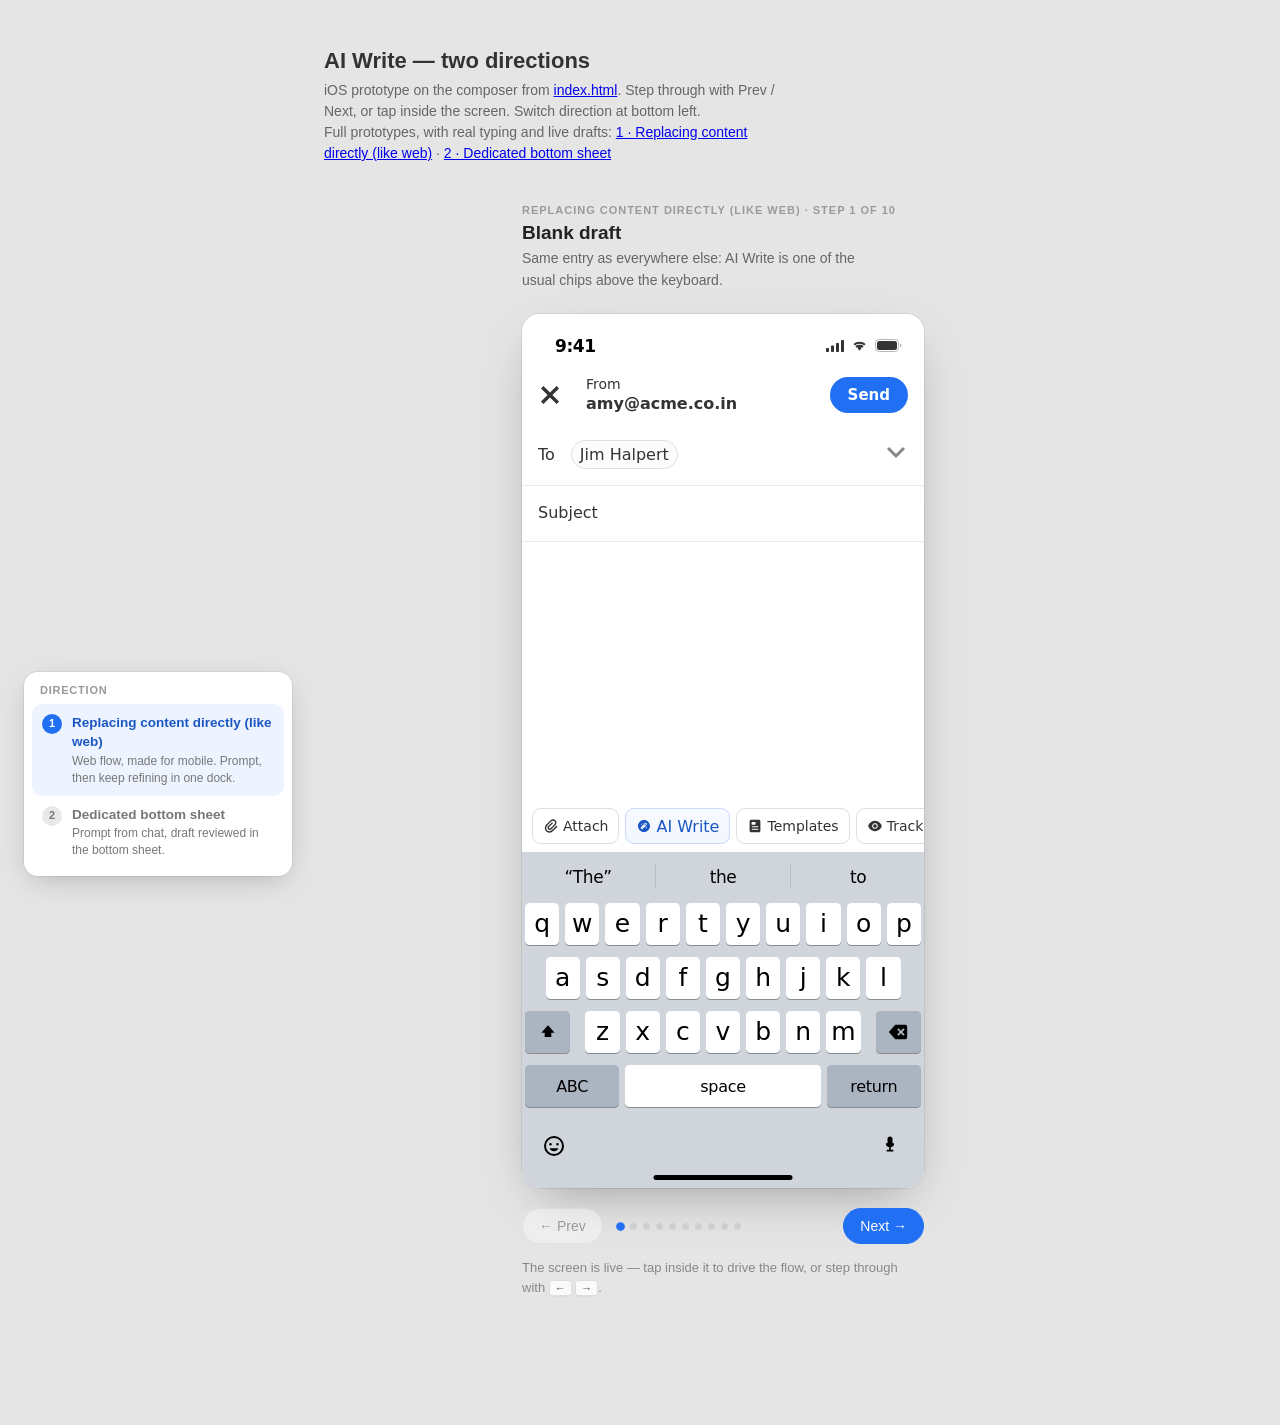
==== options.html @ 5e7637b3 "Add AI Write prototype" ====
<!DOCTYPE html>
<html lang="en">

<head>
  <meta charset="UTF-8">
  <meta name="viewport" content="width=device-width,initial-scale=1">
  <title>AI Write — two directions</title>
  <style>
    /* ═══════════════════════════════════════════════════════════════════════
       AI Write — three directions (iOS prototype)

       A walkthrough, not a contact sheet: one live screen at a time, with
       Prev / Next, clickable dots and arrow keys. The screen itself is live,
       so taps inside the phone drive the flow and the step counter follows.

       Option 1 — Smart Write from blank. A short sheet docks on top of the
         keyboard (Gmail's shape, Figma 6630:224469) in Titan's language:
         title "Smart Write by Titan AI", cycling examples from Titan's own
         "See examples" (6633:256878), tone/length from "Writing style"
         (6633:256813) but inline rather than a second page.

       Option 2 — Refine inline. For text already written. The 52px accessory
         bar swaps its own contents per state; nothing new appears on screen.

       Order is driven by FLOWS below; each flow carries a stable `key`, so
       the behavioural branches never depend on the numbering.

       Both render into the 402×874 composer built in index.html.
       ═══════════════════════════════════════════════════════════════════════ */

    /* ═══════════════════════════════════════════════════════════════════════
       AI Refine — lightweight inline flow (iOS, rough draft)

       Problem this answers: today Refine pushes a full-screen "Smart Write by
       Titan AI" takeover (Figma 6633:256634 / 256668 / 256781) — the draft
       disappears, the keyboard drops, and the user is somewhere else.

       Competitor read (Figma 6630:220185):
         · Superhuman keeps everything anchored to the selection — a compact
           popover, then a shallow dock to accept. Composer never leaves.
         · Outlook is closer to ours: a tall sheet with a long menu.

       This draft goes one step lighter than Superhuman: there is no popover
       and no dock either. The 52px accessory bar that already sits above the
       keyboard (y=486, from index.html) IS the entire surface. It swaps its
       contents per state, so the draft never moves and the keyboard never
       drops. Frame stays 402×874 — same geometry as the built screens.
       ═══════════════════════════════════════════════════════════════════════ */

    /* ══════════════════════════════════════════════════════════════════════
       AI Write — mobile entry points (iOS + Android)

       Source: Figma "Titan AI Write" → page "AI Write - Mobile" → section
       "Latest". Four frames, built 1:1 against the Figma node geometry:

         ios / Mail          6633:259073   402 × 874   no selection
         ios / Mail          6633:259130   402 × 874   text selected
         android / 4         6633:259184   412 × 917   no selection
         android / 7         6633:259248   412 × 917   text selected

       Every frame, row, pill and chip keeps the width/height/offset Figma
       reports — nothing is re-flowed to fit. The composer toolbars overflow
       their frames exactly as they do in the design (iOS row is 893px wide
       inside a 402px frame; Android chip row is 901px inside 412px), so the
       4th item clips at the right edge the way the source shows it.

       The entry point itself is the bottom accessory bar above the keyboard:
         · nothing selected → "AI Write"
         · text selected    → the bar collapses to "AI Refine"

       Icons are the Titan DS "Compose tools" set, inlined from
       design-system/icons/assets so the file stands alone.
       ══════════════════════════════════════════════════════════════════════ */

    /* ── Titan tokens actually used by these screens ───────────────────── */
    :root {
      --titan-blue: #2170f4;
      /* --titan-color-blue-400-primary */
      --font-primary: #333;
      --rule: #ebebeb;
      --stroke: #dedede;
      --chip-stroke: #dfdfdf;
      --chip-fill: #fcfcfc;

      /* iOS */
      --ios-kbd-bg: #d0d5dc;
      --ios-kbd-key: #fff;
      --ios-kbd-special: #abb4c1;
      --ios-select: #c6d8e9;
      --ios-handle: #146fe1;
      --ios-menu: #f4f4f4;

      /* Android (Material 3) */
      --and-bar: #0f1227;
      --and-on-surface: #1d1b20;
      --and-on-surface-var: #49454f;
      --and-kbd-strip: #f2f2f2;
      --and-kbd-key: #f7f2fa;
      --and-kbd-mod: #e8def8;
      --and-kbd-enter: #d0bcff;
      --and-kbd-shift: #e6e0e9;
    }
    * {
      box-sizing: border-box;
    }
    body {
      margin: 0;
      padding: 48px 40px 72px 324px;
      background: #e5e5e5;
      font-family: -apple-system, BlinkMacSystemFont, 'SF Pro Text', 'Segoe UI', Roboto, sans-serif;
      color: #333;
      -webkit-font-smoothing: antialiased;
    }
    .page-head {
      max-width: 1120px;
      margin: 0 auto 40px;
    }
    .page-head h1 {
      font-size: 22px;
      font-weight: 600;
      margin: 0 0 6px;
    }
    .page-head p {
      margin: 0;
      font-size: 14px;
      line-height: 1.5;
      color: #666;
      max-width: 60ch;
    }
    .platform {
      max-width: 1120px;
      margin: 0 auto 56px;
    }
    .platform>h2 {
      font-size: 13px;
      font-weight: 600;
      letter-spacing: .06em;
      text-transform: uppercase;
      color: #888;
      margin: 0 0 20px;
    }
    .frames {
      display: flex;
      gap: 88px;
      flex-wrap: wrap;
    }
    figure {
      margin: 0;
      width: min-content;
    }
    figcaption {
      margin-top: 14px;
      font-size: 13px;
      line-height: 1.45;
      color: #666;
    }
    figcaption b {
      display: block;
      color: #333;
      font-weight: 600;
    }
    .phone {
      position: relative;
      overflow: hidden;
      background: #fff;
    }
    .icon {
      display: block;
      fill: currentColor;
    }
    /* ════════ iOS — 402 × 874 ════════════════════════════════════════════ */
    .ios {
      width: 402px;
      height: 874px;
      font-family: -apple-system, 'SF Pro Text', 'SF Pro', system-ui, sans-serif;
      color: var(--font-primary);
    }
    /* header block: status bar + from row, col gap 8, pb 16 → 116 tall */
    .ios-top {
      position: absolute;
      left: 0;
      top: 0;
      width: 402px;
      background: #fff;
      display: flex;
      flex-direction: column;
      align-items: center;
      gap: 8px;
      padding-bottom: 16px;
    }
    .ios-status {
      width: 402px;
      height: 54px;
      padding: 21px 22px 0 33px;
      display: flex;
      align-items: flex-start;
      justify-content: space-between;
    }
    .ios-time {
      font-size: 17px;
      font-weight: 600;
      letter-spacing: -.4px;
      line-height: 22px;
      color: #000;
    }
    .ios-statusicons {
      display: flex;
      align-items: center;
      gap: 7px;
      padding-top: 4px;
    }
    .ios-headrow {
      width: 100%;
      padding: 0 16px;
      display: flex;
      align-items: center;
      justify-content: space-between;
    }
    .ios-headleft {
      display: flex;
      align-items: center;
      gap: 24px;
    }
    .ios-from {
      display: flex;
      flex-direction: column;
      gap: 2px;
    }
    .ios-from .lbl {
      font-size: 14px;
    }
    .ios-from .val {
      font-size: 16px;
      font-weight: 600;
    }
    .ios-send {
      background: var(--titan-blue);
      color: #fff;
      font-size: 15px;
      font-weight: 600;
      line-height: 20px;
      padding: 8px 18px;
      border-radius: 226px;
    }
    /* fields: absolute top 126, col gap 16 */
    .ios-fields {
      isolation: isolate;
      position: absolute;
      left: 0;
      top: 126px;
      width: 402px;
      display: flex;
      flex-direction: column;
      gap: 16px;
    }
    .ios-torow {
      width: 402px;
      padding: 0 16px;
      display: flex;
      align-items: flex-start;
      justify-content: space-between;
    }
    .ios-toleft {
      display: flex;
      align-items: center;
      gap: 16px;
    }
    .ios-tolbl {
      font-size: 16px;
      line-height: 1.5;
    }
    .ios-chip {
      background: var(--chip-fill);
      border: 1px solid var(--chip-stroke);
      border-radius: 16px;
      padding: 4px 8px;
      font-size: 16px;
      line-height: normal;
    }
    /* Figma draws these as 0-height vectors — keep them out of the flow */
    .rule {
      position: relative;
      height: 0;
      width: 100%;
    }
    .rule::after {
      content: '';
      position: absolute;
      inset: -.5px 0 auto 0;
      height: 1px;
      background: var(--rule);
    }
    .ios-subject {
      width: 402px;
      padding: 0 16px;
      font-size: 16px;
      line-height: 1.5;
    }
    .ios-body {
      position: relative;
      width: 402px;
      padding: 0 16px;
      font-size: 16px;
      line-height: 1.5;
    }
    /* ── bottom accessory bar: the AI Write / AI Refine entry point ────── */
    .ios-toolbar {
      position: absolute;
      left: 0;
      top: 486px;
      width: 402px;
      padding: 8px 0 8px 10px;
      display: flex;
      align-items: center;
      overflow: hidden;
    }
    .ios-pills {
      display: flex;
      align-items: center;
      gap: 6px;
      flex: none;
    }
    .ios-pill {
      flex: none;
      min-width: 32px;
      min-height: 32px;
      height: 36px;
      border: 1px solid var(--stroke);
      border-radius: 9px;
      padding: 6px 10px;
      display: flex;
      align-items: center;
      gap: 4px;
      font-size: 14px;
      font-weight: 500;
      line-height: 1.3;
      color: var(--font-primary);
      white-space: nowrap;
      overflow: hidden;
      background: #fff;
      box-sizing: border-box;
    }
    .ios-pill .icon {
      width: 16px;
      height: 16px;
      flex: none;
    }
    /* ── selection: highlight bands + lollipop handles ─────────────────── */
    .sel {
      position: absolute;
      height: 24px;
      background: var(--ios-select);
      z-index: 0;
    }
    .lolli {
      position: absolute;
      width: 18px;
    }
    .lolli i {
      position: absolute;
      width: 2px;
      border-radius: 2px;
      background: var(--ios-handle);
    }
    .lolli b {
      position: absolute;
      width: 12px;
      height: 12px;
      border-radius: 50%;
      background: var(--ios-handle);
    }
    .lolli.lead {
      left: -9px;
      top: -18px;
      bottom: 0;
    }
    .lolli.lead i {
      left: 8px;
      top: 9px;
      bottom: 0;
    }
    .lolli.lead b {
      left: 3px;
      top: 0;
    }
    .lolli.trail {
      right: -9px;
      top: 0;
      bottom: -18px;
    }
    .lolli.trail i {
      right: 8px;
      top: 0;
      bottom: 9px;
    }
    .lolli.trail b {
      right: 3px;
      bottom: 0;
    }
    /* ── iOS compact (edit) menu ───────────────────────────────────────── */
    .ios-menu {
      position: absolute;
      left: 35px;
      top: 235px;
      height: 40px;
      display: flex;
      align-items: stretch;
      background: var(--ios-menu);
      border-radius: 8px;
      filter: drop-shadow(0 3px 15.5px rgba(0, 0, 0, .25));
      font-size: 15px;
      letter-spacing: -.23px;
      color: #000;
    }
    .ios-menu span {
      display: flex;
      align-items: center;
      padding: 0 12px;
      line-height: 20px;
      white-space: nowrap;
    }
    .ios-menu span+span {
      border-left: .5px solid rgba(60, 60, 67, .29);
    }
    .ios-menu-tail {
      position: absolute;
      left: 50%;
      transform: translateX(-50%);
      top: 40px;
      width: 29px;
      height: 8px;
      overflow: hidden;
    }
    .ios-menu-tail::after {
      content: '';
      position: absolute;
      left: 50%;
      top: -21px;
      transform: translateX(-50%) rotate(45deg);
      width: 21px;
      height: 21px;
      border-radius: 4px;
      background: var(--ios-menu);
    }
    /* ── iOS keyboard — 402 × 336 at y 538 ─────────────────────────────── */
    .ios-kbd {
      position: absolute;
      left: 0;
      top: 538px;
      width: 402px;
      height: 336px;
      padding-top: 3px;
      background: var(--ios-kbd-bg);
      display: flex;
      flex-direction: column;
      align-items: center;
    }
    .ios-acc {
      width: 100%;
      padding: 2px 1px;
      display: flex;
      align-items: center;
      height: 43px;
    }
    .ios-acc .sug {
      flex: 1 0 0;
      min-width: 0;
      height: 39px;
      display: flex;
      align-items: center;
      justify-content: center;
      font-size: 17px;
      letter-spacing: -.43px;
      line-height: 22px;
      color: #000;
    }
    .ios-acc .sep {
      flex: none;
      width: 1px;
      height: 25px;
      margin: 0 2px;
      background: rgba(0, 0, 0, .1);
    }
    .ios-spacer {
      height: 5px;
      flex: none;
    }
    .ios-layout {
      position: relative;
      width: 100%;
      height: 204px;
      flex: none;
    }
    .krow {
      position: absolute;
      display: flex;
      gap: 6px;
      height: 42px;
    }
    .key {
      position: relative;
      flex: 1 0 0;
      min-width: 0;
      height: 42px;
      border-radius: 4.6px;
      background: var(--ios-kbd-key);
      box-shadow: 0 1px 0 0 rgba(0, 0, 0, .35);
      display: flex;
      align-items: center;
      justify-content: center;
      font-size: 25px;
      line-height: 28px;
      color: #000;
    }
    .key.space {
      font-size: 16px;
      line-height: 21px;
      letter-spacing: -.31px;
    }
    .key.sp {
      background: var(--ios-kbd-special);
      font-size: 16px;
      line-height: 21px;
      letter-spacing: -.31px;
    }
    .key.abs {
      position: absolute;
      flex: none;
    }
    .ios-emoji {
      width: 100%;
      height: 55px;
      padding: 27px 24px 0 20px;
      display: flex;
      align-items: flex-start;
      justify-content: space-between;
      flex: none;
      color: #000;
    }
    .home-ind {
      position: absolute;
      left: 50%;
      transform: translateX(-50%);
      bottom: 8px;
      width: 139px;
      height: 5px;
      border-radius: 100px;
      background: #000;
    }
    /* ════════ Android — 412 × 917 ════════════════════════════════════════ */
    .and {
      width: 412px;
      height: 917px;
      font-family: Roboto, 'Helvetica Neue', system-ui, sans-serif;
      color: var(--font-primary);
    }
  
    /* ══════════════ refine flow — additions on top of the built screens ══ */

    /* the accessory bar is the only surface this flow ever uses: it swaps its
       contents instead of pushing a sheet, so the composer never moves */
    .bar-scroll {
      display: flex;
      align-items: center;
      gap: 6px;
      flex: none;
    }

    .back-chip {
      flex: none;
      width: 30px;
      height: 36px;
      border: 1px solid var(--stroke);
      border-radius: 9px;
      display: flex;
      align-items: center;
      justify-content: center;
      color: #666;
      background: #fff;
    }

    .ios-pill.ai {
      border-color: #c9d8fb;
      background: linear-gradient(180deg, #f7faff, #f2f6fe);
      color: #1b57c4;
    }

    .ios-pill.primary {
      border-color: var(--titan-blue);
      background: var(--titan-blue);
      color: #fff;
    }

    .ios-pill.quiet {
      color: #666;
    }

    .ios-pill[data-act] {
      cursor: pointer;
    }

    /* selection highlight, inline so it tracks whatever the copy becomes */
    .selhl {
      background: var(--ios-select);
      box-decoration-break: clone;
      -webkit-box-decoration-break: clone;
    }

    /* text the model just produced, still pending accept */
    .ai-new {
      display: block;
      background: linear-gradient(90deg, #eef3ff, #f6f0ff);
      border-left: 2px solid #6f8ff5;
      border-radius: 0 4px 4px 0;
      padding: 2px 6px 2px 8px;
      margin: 2px 0;
    }

    /* in-place "thinking": the selection breathes, nothing overlays it */
    .shimmer {
      position: relative;
      overflow: hidden;
    }

    .shimmer::after {
      content: '';
      position: absolute;
      inset: 0;
      background: linear-gradient(100deg, transparent 20%, rgba(255, 255, 255, .85) 50%, transparent 80%);
      animation: sweep 1.25s linear infinite;
    }

    @keyframes sweep {
      from {
        transform: translateX(-100%);
      }

      to {
        transform: translateX(100%);
      }
    }

    /* span only — the stepper's own .dots row is a div and must not animate */
    span.dots::after {
      content: '';
      animation: dots 1.2s steps(4, end) infinite;
    }

    @keyframes dots {
      0% {
        content: '';
      }

      25% {
        content: '.';
      }

      50% {
        content: '..';
      }

      75% {
        content: '...';
      }
    }

    /* custom-prompt state: a field in the bar, not a sheet */
    .bar-input {
      flex: 1 1 auto;
      height: 36px;
      border: 1px solid #c9d8fb;
      border-radius: 9px;
      padding: 0 10px;
      display: flex;
      align-items: center;
      gap: 8px;
      background: #fbfcff;
      color: #999;
      font-size: 14px;
      margin-right: 10px;
    }

    .bar-send {
      flex: none;
      width: 32px;
      height: 32px;
      min-width: 32px;
      min-height: 32px;
      border-radius: 50%;
      background: var(--titan-blue);
      color: #fff;
      display: flex;
      align-items: center;
      justify-content: center;
      margin-left: auto;
      padding: 6px;
      box-sizing: border-box;
    }

    /* filmstrip chrome */
    .strip {
      display: flex;
      gap: 40px;
      flex-wrap: wrap;
    }

    .step {
      width: min-content;
    }

    .step-n {
      font-size: 12px;
      font-weight: 600;
      letter-spacing: .06em;
      text-transform: uppercase;
      color: #999;
      margin-bottom: 10px;
    }

    .try {
      border: 1px dashed #c9c9c9;
      border-radius: 14px;
      padding: 20px;
      background: #fff;
      width: min-content;
    }

    .try-hint {
      font-size: 13px;
      color: #666;
      margin: 14px 0 0;
      max-width: 402px;
      line-height: 1.5;
    }

    .reset {
      font: inherit;
      font-size: 12px;
      color: #2170f4;
      background: none;
      border: 0;
      padding: 0;
      cursor: pointer;
      margin-top: 8px;
    }

    .note {
      max-width: 62ch;
      font-size: 14px;
      line-height: 1.6;
      color: #555;
      margin: 0 0 28px;
    }

    .note b {
      color: #333;
    }

      /* ══════════════ option 2 — Smart Write from a blank draft ══════════ */

    /* a short sheet docked to the top of the keyboard. It never covers the
       composer header or the recipient rows, and it never becomes a page. */
    .sw {
      position: absolute;
      left: 0;
      right: 0;
      bottom: 336px;
      /* sits exactly on top of the keyboard */
      background: #fff;
      border-radius: 16px 16px 0 0;
      box-shadow: 0 -1px 0 0 #ebebeb, 0 -12px 28px -12px rgba(0, 0, 0, .16);
      padding: 14px 16px 16px;
      display: flex;
      flex-direction: column;
      gap: 12px;
    }

    .sw-head {
      display: flex;
      align-items: center;
      gap: 8px;
      height: 24px;
    }

    .sw-head .icon {
      width: 20px;
      height: 20px;
      flex: none;
      color: #2170f4;
    }

    .sw-title {
      font-size: 16px;
      font-weight: 600;
      color: var(--font-primary);
      flex: 1 1 auto;
    }

    .sw-x {
      width: 20px;
      height: 20px;
      color: #888;
      flex: none;
    }

    /* prompt field — focused ring in Titan blue */
    .sw-field {
      border: 1.5px solid var(--titan-blue);
      border-radius: 10px;
      padding: 10px 12px;
      min-height: 72px;
      font-size: 15px;
      line-height: 1.45;
      color: var(--font-primary);
      position: relative;
      overflow: hidden;
    }

    .sw-field.idle {
      border-color: #dfdfdf;
    }

    /* the cycling example — one line in, one line out */
    .sw-ex {
      color: #9aa0a6;
      /* opacity 1 is the resting state — the keyframe only adds an entrance,
         so the example can never be left invisible if the anim is interrupted */
      animation: exIn .4s ease;
    }

    @keyframes exIn {
      from {
        opacity: 0;
        transform: translateY(6px);
      }

      to {
        opacity: 1;
        transform: none;
      }
    }

    .sw-caret {
      display: inline-block;
      width: 1.5px;
      height: 17px;
      background: var(--titan-blue);
      vertical-align: -3px;
      animation: blink 1.1s steps(2, end) infinite;
    }

    @keyframes blink {
      50% {
        opacity: 0;
      }
    }

    .sw-foot {
      display: flex;
      align-items: center;
      gap: 10px;
    }

    .sw-style {
      display: flex;
      align-items: center;
      gap: 6px;
      min-width: 32px;
      min-height: 32px;
      padding: 6px 8px;
      font-size: 14px;
      color: var(--titan-blue);
      cursor: pointer;
      box-sizing: border-box;
    }

    .sw-style .icon {
      width: 18px;
      height: 18px;
    }

    button,
    [data-act] {
      font: inherit;
    }

    .sw-btn {
      display: inline-flex;
      align-items: center;
      justify-content: center;
      gap: 6px;
      min-width: 32px;
      min-height: 32px;
      margin-left: auto;
      background: var(--titan-blue);
      color: #fff;
      font-size: 15px;
      font-weight: 600;
      line-height: 20px;
      padding: 8px 18px;
      border-radius: 226px;
      cursor: pointer;
      box-sizing: border-box;
      border: 0;
    }

    .sw-btn.off {
      background: #ececec;
      color: #a8a8a8;
      cursor: default;
    }

    .sw-icon-btn {
      display: inline-flex;
      align-items: center;
      justify-content: center;
      width: 40px;
      height: 40px;
      border-radius: 50%;
      border: 1px solid var(--stroke);
      background: #fff;
      color: #333;
      cursor: pointer;
      flex: none;
    }

    .sw-icon-btn .icon {
      width: 18px;
      height: 18px;
      flex: none;
    }

    /* unsized icons inside a button stretch to fill it — pin them */
    .sw-btn .icon {
      width: 16px;
      height: 16px;
      flex: none;
    }

    /* a row of buttons that starts at the left instead of pushing right */
    .sw-foot.left .sw-btn {
      margin-left: 0;
    }

    .sw-btn.ghost {
      background: #fff;
      color: var(--font-primary);
      border: 1px solid var(--stroke);
      font-weight: 500;
      margin-left: 0;
    }

    /* tone / length, tucked behind one tap so the sheet stays small */
    .sw-opts {
      display: flex;
      flex-direction: column;
      gap: 8px;
    }

    .sw-optrow {
      display: flex;
      align-items: center;
      gap: 6px;
    }

    .sw-optlbl {
      font-size: 12px;
      color: #888;
      width: 48px;
      flex: none;
    }

    .sw-chip {
      min-width: 32px;
      min-height: 32px;
      height: 32px;
      border: 1px solid var(--stroke);
      border-radius: 8px;
      padding: 6px 10px;
      font-size: 13px;
      color: #555;
      cursor: pointer;
      box-sizing: border-box;
      display: inline-flex;
      align-items: center;
      justify-content: center;
    }

    .sw-chip.on {
      border-color: var(--titan-blue);
      background: #eef4ff;
      color: #1b57c4;
    }

    /* generating — Titan's gradient bars, drawn in the draft itself */
    .gen {
      display: flex;
      flex-direction: column;
      gap: 10px;
    }

    .gen i {
      display: block;
      height: 11px;
      border-radius: 6px;
      background: linear-gradient(90deg, #b9c9f7, #d9c2ef);
      animation: pulse 1.3s ease-in-out infinite;
    }

    .gen i:nth-child(2) {
      animation-delay: .12s;
    }

    .gen i:nth-child(3) {
      animation-delay: .24s;
    }

    .gen i:nth-child(4) {
      animation-delay: .36s;
    }

    @keyframes pulse {

      0%,
      100% {
        opacity: .45;
      }

      50% {
        opacity: 1;
      }
    }

    .sw-status {
      display: flex;
      align-items: center;
      gap: 8px;
      font-size: 14px;
      color: #666;
    }

    .draft-new {
      background: linear-gradient(90deg, #eef3ff, #f6f0ff);
      border-left: 2px solid #6f8ff5;
      border-radius: 0 4px 4px 0;
      padding: 2px 6px 2px 8px;
      display: block;
    }

    /* ══════════════ option switcher — fixed, bottom left ══════════════ */
    .switcher {
      position: fixed;
      left: 24px;
      bottom: 24px;
      z-index: 50;
      background: #fff;
      border-radius: 14px;
      box-shadow: 0 8px 30px -8px rgba(0, 0, 0, .25), 0 0 0 1px rgba(0, 0, 0, .06);
      padding: 8px;
      width: 268px;
    }

    .switcher h4 {
      margin: 4px 8px 8px;
      font-size: 11px;
      font-weight: 600;
      letter-spacing: .07em;
      text-transform: uppercase;
      color: #999;
    }

    .opt {
      display: flex;
      gap: 10px;
      align-items: flex-start;
      width: 100%;
      min-width: 32px;
      min-height: 32px;
      text-align: left;
      border: 0;
      background: none;
      font: inherit;
      padding: 9px 10px;
      border-radius: 10px;
      cursor: pointer;
      color: #333;
      box-sizing: border-box;
    }

    .opt:hover {
      background: #f4f6f9;
    }

    button:focus-visible,
    [data-act]:focus-visible,
    .opt:focus-visible,
    .nav button:focus-visible {
      outline: 3px solid rgba(33, 112, 244, 0.35);
      outline-offset: 2px;
    }

    .opt.on {
      background: #eef4ff;
    }

    .opt .n {
      flex: none;
      width: 20px;
      height: 20px;
      border-radius: 50%;
      background: #e8e8e8;
      color: #777;
      font-size: 11px;
      font-weight: 700;
      display: flex;
      align-items: center;
      justify-content: center;
      margin-top: 1px;
    }

    .opt.on .n {
      background: var(--titan-blue);
      color: #fff;
    }

    .opt b {
      display: block;
      font-size: 13.5px;
      font-weight: 600;
    }

    .opt span {
      display: block;
      font-size: 12px;
      color: #777;
      line-height: 1.4;
      margin-top: 1px;
    }

    .opt.on b {
      color: #1b57c4;
    }


    /* ══════════════ stepper prototype — one screen at a time ═══════════ */

    /* Catch-all: an inline <svg> with no width/height attribute has no
       intrinsic size and will balloon to fill its parent. Every icon inside
       the sheet gets a size here; specific rules below refine it. */
    .sw .icon,
    .sw-status .icon {
      width: 18px;
      height: 18px;
      flex: none;
    }

    .stage {
      max-width: 520px;
    }

    .stage-head {
      min-height: 92px;
      margin-bottom: 18px;
    }

    .step-count {
      font-size: 11px;
      font-weight: 700;
      letter-spacing: .09em;
      text-transform: uppercase;
      color: #9a9a9a;
    }

    .step-title {
      margin: 6px 0 4px;
      font-size: 19px;
      font-weight: 600;
      color: #222;
    }

    .step-desc {
      margin: 0;
      font-size: 14px;
      line-height: 1.55;
      color: #666;
      max-width: 46ch;
    }

    .stage-frame {
      width: 402px;
      border-radius: 18px;
      overflow: hidden;
      box-shadow: 0 18px 50px -18px rgba(0, 0, 0, .35), 0 0 0 1px rgba(0, 0, 0, .07);
    }

    .nav {
      display: flex;
      align-items: center;
      gap: 14px;
      width: 402px;
      margin-top: 20px;
    }

    .nav button {
      font: inherit;
      font-size: 14px;
      font-weight: 500;
      color: #333;
      background: #fff;
      border: 1px solid var(--stroke);
      border-radius: 999px;
      padding: 9px 16px;
      cursor: pointer;
      display: inline-flex;
      align-items: center;
      gap: 6px;
    }

    .nav button:hover:not(:disabled) {
      border-color: #bbb;
    }

    .nav button:disabled {
      opacity: .4;
      cursor: default;
    }

    .nav button.go {
      margin-left: auto;
      background: var(--titan-blue);
      border-color: var(--titan-blue);
      color: #fff;
    }

    .dots {
      display: flex;
      gap: 6px;
    }

    .dots i {
      width: 7px;
      height: 7px;
      border-radius: 50%;
      background: #cfcfcf;
      cursor: pointer;
      transition: background .15s, transform .15s;
    }

    .dots i.on {
      background: var(--titan-blue);
      transform: scale(1.25);
    }

    .stage-hint {
      margin: 14px 0 0;
      font-size: 13px;
      line-height: 1.5;
      color: #888;
      width: 402px;
    }

    .stage-hint kbd {
      font: inherit;
      font-size: 11px;
      border: 1px solid #ddd;
      border-bottom-width: 2px;
      border-radius: 4px;
      padding: 1px 5px;
      background: #fafafa;
      color: #555;
    }

    /* ══════════════ option 1 — draft review inside the sheet ═══════════ */

    /* Once Create is tapped the keyboard drops and the sheet grows to a
       reading height. The draft stays in here until the user approves it —
       nothing touches the composer before Insert. */
    .scrim {
      position: absolute;
      inset: 0;
      background: rgba(0, 0, 0, .22);
    }

    .sw.full {
      bottom: 0;
      height: 650px;
      padding-bottom: 40px;
    }

    /* describing a change: the keyboard comes back and the sheet rides on
       it, shorter, with the draft still scrollable above the field */
    .sw.full.kb {
      bottom: 336px;
      height: 430px;
      padding-bottom: 12px;
    }

    .sw-field.ask {
      flex: none;
      min-height: 0;
      display: flex;
      align-items: center;
      gap: 8px;
      padding: 6px 6px 6px 12px;
      cursor: text;
    }

    .sw-field.ask .txt {
      flex: 1 1 auto;
    }

    .sw-field.ask .ph {
      color: #9aa0a6;
    }

    .sw-field.ask .bar-send {
      margin-left: 0;
    }

    .sw-field.ask .bar-send.off {
      background: #dfe6f5;
    }

    .sw-style .val {
      color: #666;
    }

    /* ══════════════ ways out — every open thing can be closed ══════════ */

    .flip {
      transform: rotate(180deg);
    }

    /* tap-outside target: sits over the composer, under whatever is open */
    .catch {
      position: absolute;
      inset: 0;
      cursor: pointer;
    }

    .scrim[data-act] {
      cursor: pointer;
    }

    .scrim.top {
      z-index: 9;
    }

    .sw-subj {
      display: flex;
      align-items: flex-end;
      justify-content: space-between;
      gap: 8px;
    }

    /* version stepper — a rewrite never overwrites what the user read */
    .sw-ver {
      display: flex;
      align-items: center;
      gap: 2px;
      font-size: 12px;
      font-weight: 500;
      color: #666;
      white-space: nowrap;
    }

    .sw-ver .a {
      width: 26px;
      height: 26px;
      display: flex;
      align-items: center;
      justify-content: center;
      border-radius: 6px;
      color: #333;
      cursor: pointer;
    }

    .sw-ver .a.off {
      color: #ccc;
      cursor: default;
    }

    .sw .sw-ver .icon {
      width: 14px;
      height: 14px;
    }

    .ask-row {
      display: flex;
      align-items: center;
      gap: 10px;
      flex: none;
    }

    .ask-row .sw-field {
      flex: 1 1 auto;
    }

    .sw-cancel {
      flex: none;
      font-size: 15px;
      color: var(--titan-blue);
      cursor: pointer;
    }

    /* iOS action sheet for leaving with an un-inserted draft */
    .confirm {
      position: absolute;
      left: 8px;
      right: 8px;
      bottom: 30px;
      z-index: 10;
      display: flex;
      flex-direction: column;
      gap: 8px;
      animation: exIn .25s ease;
    }

    .confirm .grp {
      background: rgba(249, 249, 249, .98);
      border-radius: 14px;
      overflow: hidden;
      text-align: center;
    }

    .confirm .t {
      padding: 14px 18px 12px;
      font-size: 13px;
      line-height: 1.35;
      color: #8a8a8e;
    }

    .confirm .t b {
      display: block;
      font-weight: 600;
      color: #555;
      margin-bottom: 2px;
    }

    .confirm .b {
      padding: 16px;
      font-size: 18px;
      color: var(--titan-blue);
      border-top: .5px solid rgba(60, 60, 67, .29);
      cursor: pointer;
    }

    .confirm .b.red {
      color: #e5382f;
    }

    .confirm .grp > .b:first-child {
      border-top: 0;
      font-weight: 600;
    }

    /* undo window after anything that changes the email */
    .toast {
      position: absolute;
      left: 16px;
      right: 16px;
      top: 424px;
      z-index: 6;
      display: flex;
      align-items: center;
      gap: 10px;
      padding: 12px 14px;
      border-radius: 12px;
      background: #2b2b2e;
      color: #fff;
      font-size: 14px;
      box-shadow: 0 10px 24px -10px rgba(0, 0, 0, .45);
      animation: exIn .3s ease;
    }

    .toast .icon {
      width: 18px;
      height: 18px;
      color: #7fd18b;
    }

    .toast b {
      margin-left: auto;
      font-weight: 600;
      color: #8fb4ff;
      cursor: pointer;
    }

    .cx-ib.on {
      color: var(--titan-blue);
      background: #eef4ff;
    }

    .sw-grab {
      width: 36px;
      height: 5px;
      border-radius: 3px;
      background: #d6d6d6;
      margin: -6px auto -2px;
      flex: none;
    }

    .sw-draft {
      flex: 1 1 auto;
      min-height: 0;
      overflow-y: auto;
      border: 1px solid #e6eaf5;
      border-radius: 12px;
      padding: 12px 14px 28px;
      font-size: 15px;
      line-height: 1.55;
      color: var(--font-primary);
      background: linear-gradient(180deg, #f8faff, #fff 120px);
      -webkit-mask-image: linear-gradient(180deg, #000 calc(100% - 36px), transparent);
      mask-image: linear-gradient(180deg, #000 calc(100% - 36px), transparent);
    }

    .sw-subj {
      font-weight: 600;
      padding-bottom: 8px;
      margin-bottom: 10px;
      border-bottom: 1px solid #ebebeb;
    }

    .sw-subj > div > span {
      display: block;
      font-size: 12px;
      font-weight: 500;
      color: #999;
    }

    .sw-draft .gen {
      padding-top: 4px;
    }

    .sw-foot.fill .sw-btn {
      flex: 1 1 0;
      justify-content: center;
      margin-left: 0;
      padding: 10px 12px;
    }

    .sw.full .home-ind {
      bottom: 8px;
    }

    /* ══════════════ option 2 — chat with AI (web parity) ═══════════════ */

    /* One dock holds the whole conversation with the model. With the
       keyboard up it rides on top of it; once a draft lands the keyboard
       drops and the dock settles at the bottom so the draft can be read. */
    .cx {
      position: absolute;
      left: 0;
      right: 0;
      bottom: 0;
      background: #fff;
      box-shadow: 0 -1px 0 0 #ebebeb, 0 -12px 24px -16px rgba(0, 0, 0, .2);
      padding: 10px 12px 40px;
      display: flex;
      flex-direction: column;
      gap: 8px;
    }

    .cx.kb {
      bottom: 336px;
      padding-bottom: 8px;
      box-shadow: 0 -1px 0 0 #ebebeb;
    }

    .cx-field {
      display: flex;
      align-items: flex-end;
      gap: 8px;
      border: 1px solid #c9d8fb;
      border-radius: 12px;
      padding: 6px 6px 6px 12px;
      background: #fbfcff;
      font-size: 15px;
      line-height: 1.4;
      min-height: 42px;
      cursor: text;
    }

    .cx-field.focus {
      border-color: var(--titan-blue);
      background: #fff;
    }

    .cx-field > .icon {
      width: 18px;
      height: 18px;
      flex: none;
      color: var(--titan-blue);
      align-self: center;
    }

    .cx-text {
      flex: 1 1 auto;
      min-width: 0;
      align-self: center;
      padding: 3px 0;
    }

    .cx-text.ph {
      color: #9aa0a6;
    }

    .cx-count {
      font-size: 12px;
      color: #999;
      white-space: nowrap;
      align-self: center;
    }

    .cx-send {
      flex: none;
      width: 30px;
      height: 30px;
      border-radius: 50%;
      background: var(--titan-blue);
      color: #fff;
      display: flex;
      align-items: center;
      justify-content: center;
      cursor: pointer;
    }

    .cx-send.off {
      background: #dfe6f5;
      cursor: default;
    }

    .cx-send .icon {
      width: 18px;
      height: 18px;
    }

    .cx-x {
      flex: none;
      width: 30px;
      height: 30px;
      display: flex;
      align-items: center;
      justify-content: center;
      color: #888;
      cursor: pointer;
      align-self: center;
    }

    .cx-x .icon {
      width: 14px;
      height: 14px;
    }

    .cx-row {
      display: flex;
      align-items: center;
      gap: 6px;
    }

    .cx-chip {
      position: relative;
      display: inline-flex;
      align-items: center;
      justify-content: center;
      gap: 2px;
      min-width: 32px;
      min-height: 32px;
      height: 32px;
      padding: 6px 10px 6px 11px;
      border: 1px solid var(--stroke);
      border-radius: 999px;
      font-size: 13px;
      color: #333;
      background: #fff;
      cursor: pointer;
      box-sizing: border-box;
    }

    .cx-modal {
      display: flex;
      flex-direction: column;
      gap: 12px;
      padding: 12px 12px 10px;
      background: #fff;
      border-radius: 16px 16px 0 0;
      box-shadow: 0 -1px 0 0 #ebebeb, 0 -12px 28px -12px rgba(0, 0, 0, .16);
    }

    .cx-modal-head {
      display: flex;
      align-items: center;
      gap: 8px;
      font-size: 16px;
      font-weight: 600;
      color: var(--font-primary);
    }

    .cx-modal-head .icon {
      width: 18px;
      height: 18px;
      color: var(--titan-blue);
      flex: none;
    }

    .cx-modal-draft {
      border: 1px solid #edf0f3;
      border-radius: 12px;
      background: #fafbff;
      padding: 12px 14px;
      font-size: 15px;
      line-height: 1.55;
      color: #2b2f36;
      min-height: 150px;
    }

    .cx-modal-actions {
      display: flex;
      justify-content: flex-end;
      gap: 8px;
      margin-top: 2px;
    }

    .cx-action {
      min-width: 32px;
      min-height: 32px;
      height: 32px;
      border-radius: 999px;
      padding: 6px 14px;
      font-size: 14px;
      font-weight: 600;
      border: 1px solid var(--stroke);
      cursor: pointer;
      box-sizing: border-box;
      display: inline-flex;
      align-items: center;
      justify-content: center;
    }

    .cx-action.ghost {
      background: #fff;
      color: var(--font-primary);
      border-color: var(--stroke);
    }

    .cx-action.primary {
      background: var(--titan-blue);
      color: #fff;
      border-color: var(--titan-blue);
    }

    .cx-chip.open {
      border-color: var(--titan-blue);
      color: #1b57c4;
    }

    .cx-chip > .icon {
      width: 16px;
      height: 16px;
      color: #888;
    }

    .cx-ib {
      width: 34px;
      height: 34px;
      display: flex;
      align-items: center;
      justify-content: center;
      color: #555;
      border-radius: 8px;
      cursor: pointer;
    }

    .cx-ib.off {
      color: #cdcdcd;
      cursor: default;
    }

    .cx-ib .icon {
      width: 20px;
      height: 20px;
    }

    .cx-sep {
      width: 1px;
      height: 20px;
      background: #e3e3e3;
      margin: 0 2px;
    }

    .cx-push {
      margin-left: auto;
    }

    .cx-meta {
      font-size: 12px;
      color: #999;
      padding: 0 2px;
    }

    /* 5 or fewer left: the counter turns into the upgrade banner (web logic) */
    .cx-banner {
      display: flex;
      align-items: center;
      gap: 8px;
      background: #fdf1d8;
      border-radius: 8px;
      padding: 7px 10px;
      font-size: 12.5px;
      line-height: 1.35;
      color: #555;
    }

    .cx-banner b {
      font-weight: 500;
      color: var(--titan-blue);
    }

    .cx-banner .up {
      flex: none;
      width: 18px;
      height: 18px;
      border-radius: 50%;
      background: #f2a93b;
      color: #3a2a00;
      display: flex;
      align-items: center;
      justify-content: center;
    }

    .cx-banner .up .icon {
      width: 12px;
      height: 12px;
    }

    .cx-spin {
      flex: none;
      width: 16px;
      height: 16px;
      border: 2px solid #c9d8fb;
      border-top-color: var(--titan-blue);
      border-radius: 50%;
      animation: spin .8s linear infinite;
      align-self: center;
    }

    @keyframes spin {
      to {
        transform: rotate(360deg);
      }
    }

    .cx-menu {
      position: absolute;
      left: -1px;
      bottom: calc(100% + 8px);
      z-index: 5;
      min-width: 176px;
      background: #fff;
      border-radius: 12px;
      padding: 4px;
      box-shadow: 0 12px 32px -8px rgba(0, 0, 0, .3), 0 0 0 1px rgba(0, 0, 0, .06);
      cursor: default;
    }

    .cx-modal-header {
      display: flex;
      align-items: center;
      justify-content: space-between;
      gap: 12px;
      width: 100%;
      padding: 2px 2px 10px;
      border-bottom: 1px solid rgba(0, 0, 0, .6);
      color: #1b1b1b;
    }

    .cx-modal-header .cx-title {
      display: flex;
      align-items: center;
      gap: 10px;
      flex: 1 1 auto;
      font-size: 32px;
      line-height: 1.15;
      font-weight: 400;
    }

    .cx-modal-header .cx-title .icon {
      width: 22px;
      height: 22px;
      color: var(--titan-blue);
      flex: none;
    }

    .cx-modal-close {
      width: 28px;
      height: 28px;
      display: flex;
      align-items: center;
      justify-content: center;
      color: #333;
      cursor: pointer;
      flex: none;
    }

    .cx-modal-close .icon {
      width: 20px;
      height: 20px;
    }

    .cx-modal-top-actions {
      display: flex;
      align-items: center;
      gap: 8px;
      flex: none;
    }


    .cx-menu div {
      display: flex;
      align-items: center;
      justify-content: space-between;
      padding: 10px 12px;
      border-radius: 8px;
      font-size: 14px;
      color: #333;
      cursor: pointer;
    }

    .cx-menu div:hover {
      background: #f4f6f9;
    }

    .cx-menu div.on {
      color: #1b57c4;
      font-weight: 600;
    }

    .cx-menu .icon {
      width: 16px;
      height: 16px;
    }

  </style>
</head>

<body>

<svg width="0" height="0" style="position:absolute" aria-hidden="true">
    <defs>
      <symbol id="i-attachment" viewBox="0 0 24 24"><g id="titan-artwork" fill="none"><g transform="translate(2.646694 2.000000) scale(1.286058)">
              <g id="Attach">
                <path id="Vector" d="M14.2692 7.65739C14.1022 7.51539 13.8862 7.44339 13.6672 7.45539C13.4472 7.46739 13.2412 7.56439 13.0912 7.72439C11.5622 9.52939 9.88923 11.2064 8.08823 12.7384C6.17523 14.2284 4.17423 14.2614 2.72823 12.8164C1.28323 11.3714 1.32823 9.33639 2.82823 7.45739C4.34023 5.56839 6.05423 3.85339 7.94423 2.34339C8.40423 1.91739 9.00423 1.67339 9.63023 1.65939C10.2572 1.64539 10.8672 1.86039 11.3462 2.26539C11.7782 2.72839 12.0132 3.34139 12.0012 3.97439C11.9882 4.60739 11.7292 5.21039 11.2802 5.65639C9.89123 7.43139 8.29323 9.03339 6.52023 10.4264C6.18723 10.6594 5.54323 10.9934 5.06423 10.5144C4.89823 10.3014 4.81523 10.0344 4.83223 9.76439C4.84823 9.49439 4.96223 9.23939 5.15323 9.04739C6.32423 7.62239 7.63523 6.31739 9.06723 5.15539C9.23323 5.01139 9.33723 4.80839 9.35723 4.58839C9.37723 4.36939 9.31323 4.15139 9.17823 3.97739C9.03323 3.81139 8.83023 3.70739 8.61123 3.68739C8.39223 3.66739 8.17423 3.73139 8.00023 3.86639C6.46223 5.13239 5.05523 6.54639 3.79723 8.09139C3.36823 8.59839 3.14123 9.24539 3.15723 9.90939C3.17323 10.5734 3.43323 11.2084 3.88623 11.6934C4.36623 12.1554 5.00323 12.4214 5.67023 12.4374C6.33623 12.4544 6.98523 12.2204 7.48823 11.7824C9.38423 10.2904 11.0872 8.56839 12.5582 6.65639C13.2592 5.89639 13.6432 4.89739 13.6302 3.86439C13.6182 2.83039 13.2102 1.84039 12.4912 1.09739C11.7352 0.405391 10.7512 0.0153904 9.72723 0.000390363C8.70223 -0.0136096 7.70723 0.34939 6.93223 1.02039C4.91923 2.61539 3.09223 4.43039 1.48423 6.43439C-0.505771 8.99139 -0.505771 11.9494 1.55123 13.9844C2.02123 14.4744 2.58523 14.8674 3.21023 15.1364C3.83423 15.4064 4.50723 15.5464 5.18723 15.5514C6.62523 15.5064 8.00623 14.9814 9.11223 14.0614C10.9872 12.4584 12.7342 10.7114 14.3372 8.83639C14.4822 8.66939 14.5572 8.45339 14.5442 8.23339C14.5312 8.01339 14.4342 7.80639 14.2702 7.65739H14.2692Z" fill="currentColor" />
              </g>
            </g>
</g></symbol>
<symbol id="i-ai-write" viewBox="0 0 24 24"><g id="titan-artwork" transform="translate(12 12) scale(0.900000) translate(-12 -12)" fill="none"><g transform="translate(2.000000 2.000000) scale(1.111111)">
<g id="Group 22736">
<path id="Subtract" fill-rule="evenodd" clip-rule="evenodd" d="M9 18C13.9706 18 18 13.9706 18 9C18 4.02944 13.9706 0 9 0C4.02944 0 0 4.02944 0 9C0 13.9706 4.02944 18 9 18ZM7.91652 4L8.19288 4.55271L8.74559 4.6218L8.28463 5.01312L8.46923 5.65814L7.91652 5.29003L7.36381 5.65814L7.54841 5.01312L7.08745 4.6218L7.64016 4.55271L7.91652 4ZM12.3382 9.52712L12.7992 10.4479L13.72 10.5635L12.9523 11.2162L13.259 12.2907L12.3382 11.6766L11.4174 12.2907L11.7242 11.2162L10.9564 10.5635L11.8773 10.4479L12.3382 9.52712ZM5.42931 5.10542L5.79797 5.84219L6.53474 5.93449L5.92068 6.45625L6.16608 7.31627L5.42931 6.82491L4.69255 7.31627L4.93795 6.45625L4.32389 5.93449L5.06066 5.84219L5.42931 5.10542ZM4.32389 12.5195C4.11496 12.3106 4 12.0331 4 11.738C4 11.4428 4.11496 11.1654 4.32389 10.9564L10.7276 4.55271C11.1455 4.13486 11.8728 4.13486 12.2907 4.55271L13.1673 5.42931C13.3762 5.63824 13.4912 5.9157 13.4912 6.21085C13.4912 6.506 13.3762 6.78346 13.1673 6.99238L6.76356 13.3961C6.55464 13.605 6.27717 13.72 5.98203 13.72C5.68688 13.72 5.40942 13.605 5.20049 13.3961L4.32389 12.5195ZM12.3858 6.21085L11.5092 5.33425L9.52712 7.31627L10.4037 8.19288L12.3858 6.21085Z" fill="currentColor" />
</g>
</g>
</g></symbol>
<symbol id="i-templates" viewBox="0 0 24 24"><g id="titan-artwork" transform="translate(12 12) scale(0.925000) translate(-12 -12)" fill="none"><g transform="translate(-3.000000 -3.000000) scale(1.250000)">
<g id="Templates">
<path id="Subtract" d="M17 4C18.1046 4 19 4.89543 19 6V18C19 19.1046 18.1046 20 17 20H7C5.89543 20 5 19.1046 5 18V6C5 4.89543 5.89543 4 7 4H17ZM8.17773 15.5781C7.81875 15.5781 7.52734 15.8695 7.52734 16.2285C7.52755 16.5873 7.81888 16.8779 8.17773 16.8779H15.8242C16.1829 16.8778 16.4734 16.5872 16.4736 16.2285C16.4736 15.8696 16.1831 15.5783 15.8242 15.5781H8.17773ZM8.17773 12.2734C7.81875 12.2734 7.52734 12.5648 7.52734 12.9238C7.52755 13.2826 7.81888 13.5732 8.17773 13.5732H15.8242C16.1829 13.5731 16.4734 13.2825 16.4736 12.9238C16.4736 12.5649 16.1831 12.2736 15.8242 12.2734H8.17773ZM8.52734 6.77344C7.97506 6.77344 7.52734 7.22115 7.52734 7.77344V9.27344C7.52734 9.82572 7.97506 10.2734 8.52734 10.2734H11.791C12.3433 10.2734 12.791 9.82572 12.791 9.27344V7.77344C12.791 7.22115 12.3433 6.77344 11.791 6.77344H8.52734Z" fill="currentColor" />
</g>
</g>
</g></symbol>
<symbol id="i-track" viewBox="0 0 24 24"><g id="titan-artwork" fill="none"><g transform="translate(2.000000 4.275000) scale(1.111111)">
<g id="Group">
<path id="Vector" d="M9.0001 4.5C8.515 4.5 8.0409 4.64384 7.6376 4.91332C7.2343 5.1828 6.91992 5.5658 6.73429 6.014C6.54867 6.4621 6.5001 6.9552 6.59473 7.431C6.68936 7.9067 6.92294 8.3437 7.2659 8.6867C7.6089 9.0297 8.0459 9.2632 8.5216 9.3579C8.9974 9.4525 9.4905 9.4039 9.9386 9.2183C10.3868 9.0327 10.7698 8.7183 11.0393 8.315C11.3088 7.9117 11.4526 7.4376 11.4526 6.9525C11.4496 6.303 11.1903 5.6809 10.731 5.2216C10.2717 4.7623 9.6496 4.50296 9.0001 4.5Z" fill="currentColor" />
<path id="Vector_2" d="M9 0C3.88125 0 0 4.4325 0 6.9525C0 9.4725 3.88125 13.905 9 13.905C14.1188 13.905 18 9.4725 18 6.9525C18 4.4325 14.1188 0 9 0ZM9 10.8113C8.2368 10.8113 7.4908 10.5849 6.85619 10.1609C6.22162 9.7369 5.72704 9.1343 5.43498 8.4292C5.14292 7.7241 5.0665 6.9482 5.21539 6.1997C5.36428 5.4512 5.7318 4.76361 6.27145 4.22395C6.81111 3.6843 7.4987 3.31679 8.2472 3.16789C8.9957 3.019 9.7716 3.09542 10.4767 3.38748C11.1818 3.67954 11.7844 4.17413 12.2084 4.80869C12.6324 5.4433 12.8588 6.1893 12.8588 6.9525C12.8558 7.975 12.4483 8.9548 11.7253 9.6778C11.0023 10.4008 10.0225 10.8083 9 10.8113Z" fill="currentColor" />
</g>
</g>
</g></symbol>
<symbol id="i-reminder" viewBox="0 0 24 24"><g id="titan-artwork" fill="none"><g transform="translate(-8.140798 -7.094789) scale(1.230599)">
              <g id="Icon/Composer/Bottom action/reminder">
                <path id="Vector" fill-rule="evenodd" clip-rule="evenodd" d="M12.58 8.24C12.9 8.56 12.9 9.078 12.58 9.397L10.397 11.58C10.077 11.9 9.559 11.9 9.24 11.58C8.92 11.26 8.92 10.742 9.24 10.422L11.422 8.24C11.742 7.92 12.26 7.92 12.58 8.24ZM12.728 11.013C13.805 10.293 15.071 9.91 16.366 9.91C18.102 9.91 19.768 10.6 20.996 11.827C22.224 13.055 22.913 14.721 22.913 16.457C22.913 17.752 22.529 19.018 21.81 20.095C21.09 21.172 20.068 22.011 18.872 22.506C17.675 23.002 16.359 23.131 15.089 22.879C13.819 22.626 12.652 22.003 11.736 21.087C10.821 20.171 10.196 19.005 9.944 17.735C9.692 16.465 9.821 15.148 10.317 13.951C10.812 12.755 11.652 11.733 12.728 11.013ZM16.763 13.911C16.763 13.509 16.43 13.183 16.019 13.183C15.608 13.183 15.275 13.509 15.275 13.911V16.821C15.275 17.223 15.608 17.548 16.019 17.548H19.987C20.397 17.548 20.731 17.223 20.731 16.821C20.731 16.419 20.398 16.093 19.987 16.093H16.763V13.911ZM20.153 9.397C19.833 9.077 19.833 8.559 20.153 8.24C20.472 7.92 20.99 7.92 21.31 8.24L23.492 10.422C23.812 10.742 23.812 11.26 23.492 11.58C23.172 11.9 22.654 11.9 22.335 11.58L20.153 9.397Z" fill="currentColor" />
              </g>
            </g>
</g></symbol>
<symbol id="i-signature" viewBox="0 0 24 24"><g id="titan-artwork" transform="translate(12 12) scale(1.100000) translate(-12 -12)" fill="none"><g transform="translate(2.000000 5.306434) scale(1.029304)">
              <g id="Group">
                <path id="Vector" d="M19.3692 9.71963C19.4272 9.54103 19.4444 9.35173 19.4196 9.16563C19.3948 8.97953 19.3286 8.80133 19.2259 8.64413C19.1232 8.48693 18.9866 8.35483 18.8261 8.25733C18.6656 8.15983 18.4853 8.09963 18.2985 8.08093C17.3116 8.08093 16.8088 9.10513 16.4364 9.76613L16.0733 10.2969C16.0081 10.3713 15.8835 10.5959 15.8423 10.6387C15.7539 10.5006 15.6967 10.3449 15.6747 10.1825C15.5812 9.84243 15.5066 9.49733 15.4513 9.14903C15.4028 8.83543 15.3375 8.52463 15.2557 8.21793C15.1878 8.01343 15.0782 7.82513 14.934 7.66493C14.7898 7.50463 14.6141 7.37593 14.4178 7.28693C14.2241 7.19023 14.0105 7.13983 13.794 7.13983C13.5775 7.13983 13.3639 7.19023 13.1702 7.28693C12.5499 7.69123 11.9616 8.14253 11.4105 8.63693L11.3174 8.72073C9.96083 9.88453 9.43583 10.3757 9.06363 10.4932C8.69133 10.6108 8.46103 10.5373 8.24933 10.4426C7.97383 10.2696 7.73693 10.0416 7.55351 9.77283L7.80493 9.64253C7.99183 9.54583 8.17223 9.43693 8.34493 9.31663C10.207 7.96653 12.0691 5.48063 11.9295 3.23677C11.9057 2.69638 11.7662 2.16738 11.5205 1.68552C11.2747 1.20365 10.9284 0.780138 10.5049 0.443588C10.3426 0.304898 10.1519 0.203238 9.94633 0.145648C9.67333 0.0817783 9.39653 0.0351384 9.11773 0.00598839C8.59283 -0.0238116 8.06763 0.0578481 7.57654 0.245608C7.08548 0.433358 6.63975 0.722948 6.26865 1.09533C4.76032 2.49192 4.08065 5.18273 4.09927 7.22173C4.1369 7.68763 4.20219 8.15083 4.29479 8.60903L3.23338 9.03733C1.29677 9.79143 1.70925 9.69783 1.20647 9.86533C0.86776 9.94183 0.31523 10.3637 0.12921 10.6569C0.04444 10.8109 0 10.9839 0 11.1597C0 11.3355 0.04444 11.5084 0.12921 11.6625C0.26589 11.8852 0.45561 12.0707 0.68144 12.2023C0.90727 12.3339 1.16217 12.4075 1.42338 12.4166C1.59632 12.4411 2.02977 12.2268 2.20271 12.2023C2.20271 12.2023 4.02478 11.4394 5.3562 10.8994C6.09969 11.8882 7.07534 12.5611 7.66235 12.8209C8.24933 13.0806 9.09633 13.0265 9.60013 12.9038C10.1038 12.7812 10.9168 12.4079 12.2205 11.4301C12.3322 11.3463 12.6022 11.0856 12.9002 10.8156L13.1795 10.5642C13.384 11.2282 13.7522 11.8301 14.2502 12.3146C14.755 12.7173 15.3836 12.8449 16.0267 12.9038H16.1291C16.5139 12.9038 16.9017 12.7635 17.2511 12.6124C17.6005 12.4613 17.9978 12.0928 18.2337 11.7941C18.2776 11.7474 18.318 11.6976 18.3548 11.6451C18.8622 10.9999 19.1386 10.5074 19.3692 9.71963ZM9.41563 3.05987C9.41563 4.25163 8.35423 5.85303 7.26488 6.78413L6.8459 7.12863V6.68173C6.86355 5.27203 7.35184 3.90877 8.23323 2.80848C8.29013 2.75001 8.35253 2.69702 8.41943 2.6502C8.58123 2.52037 8.78013 2.44537 8.98733 2.43606C9.03273 2.42114 9.08163 2.42114 9.12703 2.43606C9.22483 2.50632 9.30283 2.60069 9.35343 2.70999C9.40393 2.8193 9.42543 2.93983 9.41563 3.05987Z" fill="currentColor" />
              </g>
            </g>
</g></symbol>
<symbol id="i-campaign" viewBox="0 0 24 24"><g id="titan-artwork" fill="none"><g transform="translate(1.103825 1.890710) scale(1.049180)">
            <g id="megaphone-icon-original 8">
              <path id="Union" d="M7.7712 2.4634C7.96265 2.4144 8.16444 2.42141 8.35225 2.48294C8.54 2.5445 8.70645 2.65828 8.83175 2.81106C11.4809 6.03543 14.7746 6.70206 14.8181 6.71047L17.3689 7.18801C18.1804 7.34094 18.8984 7.80935 19.3649 8.49075C19.8315 9.17228 20.0082 10.0118 19.8571 10.8238C19.7172 11.5649 19.3132 12.2305 18.7204 12.6968C18.1275 13.1631 17.3858 13.3985 16.6325 13.3599L15.3112 16.2398C15.2419 16.3908 15.1376 16.5232 15.0065 16.6255C14.8753 16.7278 14.7209 16.7972 14.5573 16.8277C14.3938 16.858 14.2253 16.8486 14.0661 16.8003C13.907 16.752 13.7614 16.6665 13.6423 16.5503L13.029 15.9517C12.9065 15.8324 12.8149 15.684 12.7634 15.521C12.712 15.3581 12.7015 15.185 12.7331 15.0171L13.153 12.7779C12.0792 12.7026 9.47517 12.7292 6.6794 14.3032C6.46759 14.4239 6.21987 14.4658 5.98018 14.4214C5.83017 14.393 5.68804 14.3319 5.56417 14.2427C5.40277 14.1285 5.27752 13.9701 5.20382 13.7866C5.13017 13.6033 5.11162 13.4026 5.14913 13.2085L7.0085 3.27786C7.04499 3.08367 7.13612 2.9035 7.2712 2.7593C7.4063 2.61521 7.57984 2.51241 7.7712 2.4634ZM3.65401 10.0796C4.0246 9.9477 4.43342 10.1308 4.58175 10.4947C4.73032 10.8586 4.5662 11.275 4.20967 11.44L2.21163 12.3628L2.14425 12.3833C1.76275 12.5178 1.34456 12.3174 1.20967 11.9361C1.07549 11.5549 1.27582 11.137 1.65694 11.0025L3.65401 10.0796ZM1.68135 6.88235L1.68526 6.88137L4.34053 7.36282C4.68293 7.40969 4.94684 7.68828 4.97432 8.03274C5.00181 8.37735 4.78625 8.69373 4.45577 8.79446C4.35609 8.82436 4.25052 8.83332 4.14717 8.81887L1.4919 8.33743C1.09011 8.2852 0.806859 7.91696 0.859089 7.51516C0.91133 7.11339 1.27983 6.83004 1.68135 6.88235ZM2.51046 3.76809C2.75623 3.44422 3.21764 3.381 3.54171 3.62649L5.04561 4.99368C5.35721 5.24989 5.40482 5.70978 5.15206 6.02395C5.06262 6.14274 4.93823 6.231 4.79659 6.27688C4.57162 6.34557 4.32655 6.30119 4.13936 6.15872L2.65108 4.79934C2.32753 4.55337 2.2646 4.09183 2.51046 3.76809Z" fill="currentColor" />
            </g>
          </g>
</g></symbol>
<symbol id="i-clock" viewBox="0 0 24 24"><g id="titan-artwork" transform="translate(2.000000 2.000000) scale(1.250000)">
<g>
<path d="M7.99219 0C12.4161 0.000101211 16 3.58406 16 8C16 12.4159 12.4161 15.9999 7.99219 16C3.57619 16 0 12.416 0 8C0 3.584 3.57619 0 7.99219 0ZM8 1.59961C4.464 1.59961 1.59961 4.464 1.59961 8C1.59961 11.536 4.464 14.4004 8 14.4004C11.536 14.4004 14.4004 11.536 14.4004 8C14.4004 4.464 11.536 1.59961 8 1.59961Z" fill="currentColor"/>
<path d="M7.824 4H7.776C7.456 4 7.2 4.256 7.2 4.576V8.352C7.2 8.632 7.344 8.896 7.592 9.04L10.912 11.032C11.184 11.192 11.536 11.112 11.696 10.84V10.84C11.864 10.568 11.776 10.208 11.496 10.048L8.4 8.208V4.576C8.4 4.256 8.144 4 7.824 4Z" fill="currentColor"/>
</g>
</g></symbol>
<symbol id="i-close" viewBox="0 0 24 24"><g id="titan-artwork" fill="none"><g transform="translate(3.000000 3.000000) scale(1.697057)">
<g id="Group 22762">
<path id="Combined Shape" d="M10.6066 1.41421L9.19239 0L5.3033 3.88909L1.41421 0L0 1.41421L3.88909 5.3033L0 9.19239L1.41421 10.6066L5.3033 6.71751L9.19239 10.6066L10.6066 9.19239L6.71751 5.3033L10.6066 1.41421Z" fill="currentColor" />
</g>
</g>
</g></symbol>
<symbol id="i-more-vertical" viewBox="0 0 24 24"><g id="titan-artwork" fill="none"><g transform="translate(9.750000 3.000000) scale(1.500000)">
<g id="Vector">
<path d="M1.5 3C0.671573 3 0 2.32843 0 1.5C0 0.671573 0.671573 0 1.5 0C2.32843 0 3 0.671573 3 1.5C3 2.32843 2.32843 3 1.5 3Z" fill="currentColor" />
<path d="M1.5 7.5C0.671573 7.5 0 6.82843 0 6C0 5.17157 0.671573 4.5 1.5 4.5C2.32843 4.5 3 5.17157 3 6C3 6.82843 2.32843 7.5 1.5 7.5Z" fill="currentColor" />
<path d="M1.5 12C0.671573 12 0 11.3284 0 10.5C0 9.67157 0.671573 9 1.5 9C2.32843 9 3 9.67157 3 10.5C3 11.3284 2.32843 12 1.5 12Z" fill="currentColor" />
</g>
</g>
</g></symbol>
<symbol id="i-chevron-down" viewBox="0 0 24 24"><g id="titan-artwork" fill="none"><g fill="none" transform="translate(2.000000 6.000000) scale(2.000000)"><path d="m1 1 4 4 4-4" stroke="currentColor" stroke-width="1.5" /></g>
</g></symbol>
      <symbol id="i-send-arrow" viewBox="0 0 24 24">
        <path d="M3.4 20.4 21 12 3.4 3.6 3.39 10.13 15.5 12 3.39 13.87z" fill="currentColor" />
      </symbol>
      <symbol id="i-chev-down" viewBox="0 0 24 24">
        <path d="m6 9 6 6 6-6" stroke="currentColor" stroke-width="2" fill="none" stroke-linecap="round"
          stroke-linejoin="round" />
      </symbol>
      <symbol id="i-chev-left" viewBox="0 0 24 24">
        <path d="m14 6-6 6 6 6" stroke="currentColor" stroke-width="2" fill="none" stroke-linecap="round"
          stroke-linejoin="round" />
      </symbol>
      <symbol id="i-gear" viewBox="0 0 24 24">
        <path
          d="M12 15.5A3.5 3.5 0 1 1 12 8.5a3.5 3.5 0 0 1 0 7zm7.4-2.6.1-.9-.1-.9 1.9-1.5-1.9-3.3-2.3.9a7 7 0 0 0-1.6-.9L15.2 4H8.8l-.3 2.4a7 7 0 0 0-1.6.9l-2.3-.9-1.9 3.3 1.9 1.5-.1.9.1.9-1.9 1.5 1.9 3.3 2.3-.9c.5.4 1 .7 1.6.9L8.8 20h6.4l.3-2.4c.6-.2 1.1-.5 1.6-.9l2.3.9 1.9-3.3z"
          fill="currentColor" />
      </symbol>
      <symbol id="i-translate" viewBox="0 0 24 24">
        <path
          d="M4 4h8v2H9.6c-.3 1.6-1 3-1.9 4.2.6.6 1.2 1.1 1.9 1.5l-.8 1.8c-.9-.5-1.7-1.1-2.4-1.9-.9.9-2 1.6-3.2 2.1L2.4 13c1-.4 1.9-1 2.7-1.7C4.3 10.1 3.7 8.6 3.4 7h2.1c.2 1 .6 2 1.2 2.8.7-.9 1.2-2 1.4-3.2H4V4zm10.5 5h2l3.5 11h-2.1l-.8-2.6h-3.2l-.8 2.6h-2.1L14.5 9zm1 2.6-1.1 3.6h2.2l-1.1-3.6z"
          fill="currentColor" />
      </symbol>
      <symbol id="i-sticker" viewBox="0 0 24 24"><path d="M5 3h14a2 2 0 0 1 2 2v9l-7 7H5a2 2 0 0 1-2-2V5a2 2 0 0 1 2-2zm9 17.3 6.3-6.3H16a2 2 0 0 0-2 2v4.3z" fill="none" stroke="currentColor" stroke-width="1.8" stroke-linejoin="round"/><circle cx="9" cy="10" r="1.1" fill="currentColor"/><circle cx="14.5" cy="10" r="1.1" fill="currentColor"/></symbol>
      <symbol id="i-dots" viewBox="0 0 24 24">
        <circle cx="5" cy="12" r="1.8" fill="currentColor" />
        <circle cx="12" cy="12" r="1.8" fill="currentColor" />
        <circle cx="19" cy="12" r="1.8" fill="currentColor" />
      </symbol>
      <symbol id="i-mic" viewBox="0 0 24 24">
        <path
          d="M12 14a3 3 0 0 0 3-3V6a3 3 0 0 0-6 0v5a3 3 0 0 0 3 3zm5-3a5 5 0 0 1-4 4.9V19h3v2H8v-2h3v-3.1A5 5 0 0 1 7 11h2a3 3 0 0 0 6 0h2z"
          fill="currentColor" />
      </symbol>
      <symbol id="i-emoji" viewBox="0 0 24 24">
        <path
          d="M12 2a10 10 0 1 0 0 20 10 10 0 0 0 0-20zm0 2a8 8 0 1 1 0 16 8 8 0 0 1 0-16zM8.5 9a1.3 1.3 0 1 1 0 2.6 1.3 1.3 0 0 1 0-2.6zm7 0a1.3 1.3 0 1 1 0 2.6 1.3 1.3 0 0 1 0-2.6zM12 17.2c2 0 3.7-1.2 4.4-3H7.6c.7 1.8 2.4 3 4.4 3z"
          fill="currentColor" />
      </symbol>
      <symbol id="i-globe" viewBox="0 0 24 24">
        <path
          d="M12 2a10 10 0 1 0 0 20 10 10 0 0 0 0-20zm6.9 6h-2.9a15.6 15.6 0 0 0-1.4-3.6A8 8 0 0 1 18.9 8zM12 4.1c.7 1 1.3 2.3 1.7 3.9h-3.4c.4-1.6 1-2.9 1.7-3.9zM4.3 14a8 8 0 0 1 0-4h3.3a16.6 16.6 0 0 0 0 4H4.3zm.8 2h2.9c.3 1.3.8 2.5 1.4 3.6A8 8 0 0 1 5.1 16zm2.9-8H5.1a8 8 0 0 1 4.3-3.6C8.8 5.5 8.3 6.7 8 8zM12 19.9c-.7-1-1.3-2.3-1.7-3.9h3.4c-.4 1.6-1 2.9-1.7 3.9zm2.1-5.9H9.9a14.8 14.8 0 0 1 0-4h4.2a14.8 14.8 0 0 1 0 4zm.5 5.6c.6-1.1 1.1-2.3 1.4-3.6h2.9a8 8 0 0 1-4.3 3.6zm1.8-5.6a16.6 16.6 0 0 0 0-4h3.3a8 8 0 0 1 0 4h-3.3z"
          fill="currentColor" />
      </symbol>
      <symbol id="i-kbd-hide" viewBox="0 0 24 24">
        <path
          d="M20 3H4a2 2 0 0 0-2 2v10a2 2 0 0 0 2 2h16a2 2 0 0 0 2-2V5a2 2 0 0 0-2-2zm-9 3h2v2h-2V6zm0 3h2v2h-2V9zM8 6h2v2H8V6zm0 3h2v2H8V9zM7 11H5V9h2v2zm0-3H5V6h2v2zm9 7H8v-2h8v2zm0-4h-2V9h2v2zm0-3h-2V6h2v2zm3 3h-2V9h2v2zm0-3h-2V6h2v2zM12 23l4-4H8l4 4z"
          fill="currentColor" />
      </symbol>
      <symbol id="i-shift" viewBox="0 0 24 24">
        <path d="M12 4 4 13h4v5h8v-5h4L12 4z" fill="currentColor" />
      </symbol>
      <symbol id="i-del" viewBox="0 0 24 24">
        <path
          d="M9 4h11a2 2 0 0 1 2 2v12a2 2 0 0 1-2 2H9l-7-8 7-8zm3.6 4L11.2 9.4 13.8 12l-2.6 2.6L12.6 16l2.6-2.6 2.6 2.6 1.4-1.4-2.6-2.6 2.6-2.6L17.8 8l-2.6 2.6L12.6 8z"
          fill="currentColor" />
      </symbol>
      <symbol id="i-enter" viewBox="0 0 24 24">
        <path d="M19 7v4H7.8l3.6-3.6L10 6l-6 6 6 6 1.4-1.4L7.8 13H21V7h-2z" fill="currentColor" />
      </symbol>
      <symbol id="i-wifi" viewBox="0 0 20 14">
        <path
          d="M10 12.5 12.6 9a4.3 4.3 0 0 0-5.2 0L10 12.5zM10 2c2.7 0 5.2 1 7.1 2.6l-1.4 1.8A9 9 0 0 0 10 4.4a9 9 0 0 0-5.7 2L2.9 4.6A11.2 11.2 0 0 1 10 2zm0 3.6c1.8 0 3.5.6 4.8 1.7l-1.4 1.8A5.5 5.5 0 0 0 10 8a5.5 5.5 0 0 0-3.4 1.1L5.2 7.3A7.7 7.7 0 0 1 10 5.6z"
          fill="currentColor" />
      </symbol>
      <symbol id="i-cellular" viewBox="0 0 18 12">
        <rect x="0" y="8" width="3" height="4" rx=".7" fill="currentColor" />
        <rect x="5" y="5.5" width="3" height="6.5" rx=".7" fill="currentColor" />
        <rect x="10" y="3" width="3" height="9" rx=".7" fill="currentColor" />
        <rect x="15" y="0" width="3" height="12" rx=".7" fill="currentColor" />
      </symbol>
      <symbol id="i-battery" viewBox="0 0 27 13">
        <rect x=".5" y=".5" width="23" height="12" rx="3.8" stroke="currentColor" stroke-opacity=".35" fill="none" />
        <rect x="2" y="2" width="20" height="9" rx="2.5" fill="currentColor" />
        <path d="M25 4.6v3.8a2 2 0 0 0 0-3.8z" fill="currentColor" fill-opacity=".4" />
      </symbol>
      <symbol id="i-and-signal" viewBox="0 0 14 12">
        <path d="M14 0v12H0L14 0z" fill="currentColor" />
      </symbol>
      <symbol id="i-and-battery" viewBox="0 0 9 13">
        <path d="M3 0h3v1.5h1A1 1 0 0 1 8 2.5v9a1 1 0 0 1-1 1H2a1 1 0 0 1-1-1v-9a1 1 0 0 1 1-1h1V0z"
          fill="currentColor" />
      </symbol>
          <symbol id="i-shorten" viewBox="0 0 24 24"><path d="M4 6h16M4 18h16" stroke="currentColor" stroke-width="2" stroke-linecap="round"/><path d="M10 12H4m16 0h-6m-1.5-2.5L15 12l-2.5 2.5m-1-5L9 12l2.5 2.5" stroke="currentColor" stroke-width="1.8" fill="none" stroke-linecap="round" stroke-linejoin="round"/></symbol>
      <symbol id="i-lengthen" viewBox="0 0 24 24"><path d="M4 6h16M4 18h16" stroke="currentColor" stroke-width="2" stroke-linecap="round"/><path d="M4 12h6m4 0h6m-4.5-2.5L12 12l2.5 2.5m-5-5L12 12l-2.5 2.5" stroke="currentColor" stroke-width="1.8" fill="none" stroke-linecap="round" stroke-linejoin="round"/></symbol>
      <symbol id="i-grammar" viewBox="0 0 24 24"><path d="M3 18 8 6l5 12m-8.4-3.6h6.8" stroke="currentColor" stroke-width="1.9" fill="none" stroke-linecap="round" stroke-linejoin="round"/><path d="m14.5 14.5 2.6 2.6L22 11.4" stroke="currentColor" stroke-width="2" fill="none" stroke-linecap="round" stroke-linejoin="round"/></symbol>
      <symbol id="i-tone" viewBox="0 0 24 24"><path d="M12 3a9 9 0 0 1 0 18 9 9 0 0 1 0-18z" stroke="currentColor" stroke-width="1.8" fill="none"/><path d="M12 3a9 9 0 0 1 0 18z" fill="currentColor"/></symbol>
      <symbol id="i-stop" viewBox="0 0 24 24"><rect x="7" y="7" width="10" height="10" rx="2" fill="currentColor"/></symbol>
      <symbol id="i-check" viewBox="0 0 24 24"><path d="m5 12.5 4.5 4.5L19 7.5" stroke="currentColor" stroke-width="2.2" fill="none" stroke-linecap="round" stroke-linejoin="round"/></symbol>
      <symbol id="i-retry" viewBox="0 0 24 24"><path d="M20 12a8 8 0 1 1-2.6-5.9" stroke="currentColor" stroke-width="2" fill="none" stroke-linecap="round"/><path d="M20 4v5h-5" stroke="currentColor" stroke-width="2" fill="none" stroke-linecap="round" stroke-linejoin="round"/></symbol>
      <symbol id="i-send-up" viewBox="0 0 24 24"><path d="M12 19V6m-5.5 5.5L12 6l5.5 5.5" stroke="currentColor" stroke-width="2.2" fill="none" stroke-linecap="round" stroke-linejoin="round"/></symbol>
      <symbol id="i-undo" viewBox="0 0 24 24"><path d="M9 14 4 9l5-5M4 9h10.5a5.5 5.5 0 0 1 0 11H11" stroke="currentColor" stroke-width="1.8" fill="none" stroke-linecap="round" stroke-linejoin="round"/></symbol>
      <symbol id="i-redo" viewBox="0 0 24 24"><path d="m15 14 5-5-5-5M20 9H9.5a5.5 5.5 0 0 0 0 11H13" stroke="currentColor" stroke-width="1.8" fill="none" stroke-linecap="round" stroke-linejoin="round"/></symbol>
      <symbol id="i-thumb-up" viewBox="0 0 24 24"><path d="M7 10v11M15 5.9 14 10h5.8a2 2 0 0 1 1.9 2.6l-2.3 8a2 2 0 0 1-1.9 1.4H4a2 2 0 0 1-2-2v-8a2 2 0 0 1 2-2h2.8a2 2 0 0 0 1.8-1.1L12 2a3.1 3.1 0 0 1 3 3.9z" stroke="currentColor" stroke-width="1.7" fill="none" stroke-linecap="round" stroke-linejoin="round"/></symbol>
      <symbol id="i-thumb-down" viewBox="0 0 24 24"><path d="M17 14V3M9 18.1 10 14H4.2a2 2 0 0 1-1.9-2.6l2.3-8A2 2 0 0 1 6.5 2H20a2 2 0 0 1 2 2v8a2 2 0 0 1-2 2h-2.8a2 2 0 0 0-1.8 1.1L12 22a3.1 3.1 0 0 1-3-3.9z" stroke="currentColor" stroke-width="1.7" fill="none" stroke-linecap="round" stroke-linejoin="round"/></symbol>
    </defs>
  </svg>

  <div class="page-head">
    <h1>AI Write — two directions</h1>
    <p>iOS prototype on the composer from <a href="index.html">index.html</a>.
      Step through with Prev / Next, or tap inside the screen. Switch direction at bottom left.<br>
      Full prototypes, with real typing and live drafts:
      <a href="proto-2-chat.html">1 · Replacing content directly (like web)</a> ·
      <a href="proto-3-draft-sheet.html">2 · Dedicated bottom sheet</a></p>
  </div>

  <div id="view"></div>

  <nav class="switcher">
    <h4>Direction</h4>
    <button class="opt on" data-opt="2"><span class="n">1</span>
      <span><b>Replacing content directly (like web)</b><span>Web flow, made for mobile. Prompt, then keep refining in one dock.</span></span></button>
    <button class="opt" data-opt="3"><span class="n">2</span>
      <span><b>Dedicated bottom sheet</b><span>Prompt from chat, draft reviewed in the bottom sheet.</span></span></button>
  </nav>

  <script>
    var KBD = "<div class=\"ios-kbd\"> <div class=\"ios-acc\"> <div class=\"sug\">&ldquo;The&rdquo;</div><div class=\"sep\"></div> <div class=\"sug\">the</div><div class=\"sep\"></div> <div class=\"sug\">to</div> </div> <div class=\"ios-spacer\"></div> <div class=\"ios-layout\"> <div class=\"krow\" style=\"left:3.06px;right:3.06px;top:0\"><div class=\"key\">q</div><div class=\"key\">w</div><div class=\"key\">e</div><div class=\"key\">r</div><div class=\"key\">t</div><div class=\"key\">y</div><div class=\"key\">u</div><div class=\"key\">i</div><div class=\"key\">o</div><div class=\"key\">p</div></div> <div class=\"krow\" style=\"left:23.52px;right:23.52px;top:54px\"><div class=\"key\">a</div><div class=\"key\">s</div><div class=\"key\">d</div><div class=\"key\">f</div><div class=\"key\">g</div><div class=\"key\">h</div><div class=\"key\">j</div><div class=\"key\">k</div><div class=\"key\">l</div></div> <div class=\"krow\" style=\"left:63.44px;right:63.44px;top:108px\"><div class=\"key\">z</div><div class=\"key\">x</div><div class=\"key\">c</div><div class=\"key\">v</div><div class=\"key\">b</div><div class=\"key\">n</div><div class=\"key\">m</div></div> <div class=\"key sp abs\" style=\"left:3.06px;width:45.02px;top:108px\"><svg class=\"icon\" width=\"20\" height=\"20\"><use href=\"#i-shift\"/></svg></div> <div class=\"key sp abs\" style=\"left:353.92px;width:45.02px;top:108px\"><svg class=\"icon\" width=\"22\" height=\"22\"><use href=\"#i-del\"/></svg></div> <div class=\"key sp abs\" style=\"left:3.06px;width:94.1px;top:162px\">ABC</div> <div class=\"key abs space\" style=\"left:103.31px;width:195.38px;top:162px\">space</div> <div class=\"key sp abs\" style=\"left:304.84px;width:94.1px;top:162px\">return</div> </div> <div class=\"ios-emoji\"> <svg class=\"icon\" width=\"24\" height=\"24\"><use href=\"#i-emoji\"/></svg> <svg class=\"icon\" width=\"20\" height=\"20\"><use href=\"#i-mic\"/></svg> </div> <div class=\"home-ind\"></div> </div>";
    /* ══════════════════════════════════════════════════════════════════════
       Two candidate flows for AI Write / Refine on iOS, in one page.
       Both render into the SAME 402×874 composer built in index.html.
       Switch between them from the widget at bottom left.
       ══════════════════════════════════════════════════════════════════════ */

    function ico(id, cls) { return '<svg class="icon ' + (cls || '') + '"><use href="#' + id + '"/></svg>'; }
    function pill(id, label, o) {
      o = o || {};
      return '<button type="button" class="ios-pill ' + (o.cls || '') + '"' + (o.act ? ' data-act="' + o.act + '"' : '') + '>' +
        (id ? ico(id) : '') + label + (o.trail || '') + '</button>';
    }

    /* ── the composer shell both options share ────────────────────────── */
    function shell(parts) {
      var subjectBlock = parts.subject === '' ? '' : '<div class="ios-subject">' + (parts.subject || 'Lets discuss the User flow at 6 pm today') + '</div>';
      return '<div class="phone ios">' +
        '<div class="ios-top">' +
        '<div class="ios-status"><span class="ios-time">9:41</span><span class="ios-statusicons">' +
        '<svg class="icon" width="18" height="12"><use href="#i-cellular"/></svg>' +
        '<svg class="icon" width="17" height="12"><use href="#i-wifi"/></svg>' +
        '<svg class="icon" width="27" height="13"><use href="#i-battery"/></svg></span></div>' +
        '<div class="ios-headrow"><div class="ios-headleft">' +
        '<svg class="icon" width="24" height="24" style="color:#333"><use href="#i-close"/></svg>' +
        '<div class="ios-from"><span class="lbl">From</span><span class="val">amy@acme.co.in</span></div>' +
        '</div><div class="ios-send">Send</div></div></div>' +
        '<div class="ios-fields">' +
        '<div class="ios-torow"><div class="ios-toleft"><span class="ios-tolbl">To</span>' +
        '<span class="ios-chip">Jim Halpert</span></div>' +
        '<svg class="icon" width="24" height="24" style="color:#888"><use href="#i-chevron-down"/></svg></div>' +
        '<div class="rule"></div>' +
        subjectBlock +
        (subjectBlock ? '<div class="rule"></div>' : '') +
        '<div class="ios-body">' + (parts.body || '') + '</div>' +
        '</div>' +
        (parts.menu || '') +
        (parts.bar !== null ? '<div class="ios-toolbar" style="background:#fff"><div class="bar-scroll">' + parts.bar + '</div></div>' : '') +
        /* scrim / catcher carry an act so tapping outside closes what's open */
        (parts.scrim ? '<div class="scrim"' + (typeof parts.scrim === 'string' ? ' data-act="' + parts.scrim + '"' : '') + '></div>' : '') +
        (parts.catcher ? '<div class="catch" data-act="' + parts.catcher + '"></div>' : '') +
        (parts.sheet || '') +
        /* kbd:false — keyboard dismissed so the user can read; the home
           indicator is then drawn by whichever surface sits at the bottom */
        (parts.kbd === false ? '' : KBD) + (parts.over || '') + '</div>';
    }

    function toast(msg, act) {
      return '<div class="toast">' + ico('i-check') + msg + '<b data-act="' + act + '">Undo</b></div>';
    }

    /* ══════════════ OPTION 1 — refine inline, bar becomes the menu ═════ */
    var ORIG = 'I hope this email finds you well. I am writing to provide a quick update on our ongoing campaign and outline what our team will focus on over the coming week.';
    var NEW = "Here's a quick update on our campaign and what the team is focused on this week.";

    function o1body(s) {
      if (s === 'result') return '<p>Hi Jim,<br><br><span class="ai-new">' + NEW + '</span></p>';
      if (s === 'kept') return '<p>Hi Jim,<br><br>' + NEW + '</p>';
      return '<p>Hi Jim,<br><br><span class="selhl' + (s === 'working' ? ' shimmer' : '') + '">' + ORIG + '</span></p>';
    }

    function o1bar(s) {
      var back = '<div class="back-chip" data-act="back">' + ico('i-chev-left') + '</div>';
      switch (s) {
        case 'select': return pill('i-ai-write', 'AI Refine', { cls: 'ai', act: 'open' });
        case 'actions': return back + pill('i-ai-write', 'Improve', { cls: 'ai', act: 'run' }) +
          pill('i-shorten', 'Shorten', { act: 'run' }) + pill('i-lengthen', 'Lengthen', { act: 'run' }) +
          pill('i-grammar', 'Fix grammar', { act: 'run' }) + pill('i-tone', 'Tone', { act: 'tone', trail: ' ›' }) +
          pill('i-kbd-hide', 'Custom', { act: 'custom' });
        case 'tone': return back + pill('', 'Friendly', { act: 'run' }) + pill('', 'Formal', { act: 'run' }) +
          pill('', 'Direct', { act: 'run' }) + pill('', 'Warm', { act: 'run' }) + pill('', 'Confident', { act: 'run' });
        case 'working': return pill('i-ai-write', '<span>Shortening</span><span class="dots"></span>', { cls: 'ai' }) +
          pill('i-stop', 'Stop', { cls: 'quiet', act: 'back' });
        case 'result': return pill('i-check', 'Keep', { cls: 'primary', act: 'keep' }) +
          pill('i-retry', 'Try again', { act: 'run' }) + pill('i-close', 'Revert', { act: 'revert' }) +
          pill('i-more-vertical', '', { cls: 'quiet', act: 'open' });
        case 'custom': return back + '<div class="bar-input">Tell AI what to change…' +
          '<span class="bar-send" data-act="run">' + ico('i-send-up') + '</span></div>';
        case 'kept': return pill('i-attachment', 'Attach') + pill('i-ai-write', 'AI Write') +
          pill('i-templates', 'Templates') + pill('i-track', 'Tracking');
      }
    }

    function o1frame(s) {
      return shell({
        body: o1body(s), bar: o1bar(s),
        menu: s === 'select' ? '<div class="ios-menu"><span>Cut</span><span>Copy</span><span>Paste</span>' +
          '<span>Replace…</span><span style="padding:0 11px">&#8250;</span><div class="ios-menu-tail"></div></div>' : '',
        over: s === 'kept' ? toast('Text refined', 'revert') : ''
      });
    }

    var O1_STEPS = [
      ['select', '1 · Text selected', 'The bar offers AI Refine.'],
      ['actions', '2 · Bar becomes the menu', 'Same bar swaps to refine actions — no sheet.'],
      ['tone', '3 · Drill-in, still in the bar', 'Tone opens a second row; ‹ walks back.'],
      ['working', '4 · Working in place', 'The selection shimmers. Stop is always there.'],
      ['result', '5 · Result inline', 'Keep / Try again / Revert.'],
      ['custom', '6 · Custom prompt', 'Free-text prompt lives in the bar.']
    ];

    var O1_ACTS = {
      open: 'actions', tone: 'tone', custom: 'custom', run: 'working',
      keep: 'kept', revert: 'select'
    };

    /* ══════════════ OPTION 2 — Smart Write from a blank draft ══════════ */
    /* Titan's own example prompts (Figma "See examples", 6633:256878) */
    var EXAMPLES = [
      'Inviting our clients to a free health and fitness webinar to learn about nutrition advice and exercise routines',
      'Enhancing our IT services: introducing website and social media design to our offerings',
      'Offering a special discount of 25% for loyal customers as a token of appreciation',
      'Proposing a new financial advisory service to help clients optimize their investment portfolios'
    ];
    var TYPED = 'Invite Jim to our free health and fitness webinar next week';
    var SUBJ = 'Free health & fitness webinar';
    var DRAFT = "Hi Jim,<br><br>We're running a free health and fitness webinar next Thursday at 5 PM, and I'd love for you to join us.<br><br>Over 45 minutes, our coach will cover:<br>&bull; Practical nutrition advice for busy weeks<br>&bull; Simple exercise routines that fit around a working day<br>&bull; Small habits that keep your energy up through the afternoon<br><br>There'll be time at the end for questions, and everyone who attends gets a short follow-up guide with the routines and a week of meal ideas.<br><br>It's free and online, so you can join from anywhere. Just reply to this email and I'll send you the link and a calendar invite.<br><br>Hope to see you there,<br>Amy";
    var EDIT_ASK = "Make it friendlier and mention there's a recording";
    var DRAFT2 = "Hi Jim,<br><br>Quick one — we're hosting a free health and fitness webinar next Thursday at 5 PM, and I'd really love for you to join.<br><br>In 45 minutes our coach will cover:<br>&bull; Nutrition that actually works in a busy week<br>&bull; Short routines that fit around work<br>&bull; Small habits that keep your energy up<br><br>Can't make it live? No problem — everyone who signs up gets the recording, plus a follow-up guide with a week of meal ideas.<br><br>Just reply and I'll send over the link and a calendar invite.<br><br>Cheers,<br>Amy";

    function sheet(inner) { return '<div class="sw">' + inner + '</div>'; }
    function fullSheet(inner, kb) {
      return '<div class="sw full' + (kb ? ' kb' : '') + '"><div class="sw-grab"></div>' + swHead() + inner +
        (kb ? '' : '<div class="home-ind"></div>') + '</div>';
    }

    /* The draft under review. st2.v = versions written so far (1 or 2),
       st2.view = the one on screen, st2.rw = a rewrite is in flight. A
       rewrite adds a version; it never replaces the one the user read. */
    function draftText() { return st2.view === 2 ? DRAFT2 : DRAFT; }
    function reviewState() { return st2.v === 2 ? 'draft-v2' : 'draft'; }
    function draftCard(act) {
      var ver = st2.v === 2 ? '<span class="sw-ver">' +
        '<span class="a' + (st2.view === 1 ? ' off' : '') + '" data-act="ver:1">' + ico('i-chev-left') + '</span>' +
        st2.view + ' / 2' +
        '<span class="a' + (st2.view === 2 ? ' off' : '') + '" data-act="ver:2">' + ico('i-chev-left', 'flip') + '</span></span>' : '';
      return '<div class="sw-draft' + (st2.rw ? ' shimmer' : '') + '"' + (act ? ' data-act="' + act + '"' : '') + '>' +
        '<div class="sw-subj"><div><span>Subject</span>' + SUBJ + '</div>' + ver + '</div>' + draftText() + '</div>';
    }
    function styleRow(open) {
      return '<button type="button" class="sw-style" data-act="' + (open ? 'review' : 'restyle-open') + '">' + ico('i-tone') + 'Writing style ' +
        '<span class="val">· ' + st2.tone + ', ' + st2.len + '</span>' + ico('i-chev-down', open ? 'flip' : '') + '</button>';
    }

    /* tone/length chips in the review sheet rewrite on tap; the row above
       them is the toggle that closes them again */
    function swRestyle() {
      function c(v, cur, k) { return '<span class="sw-chip' + (v === cur ? ' on' : '') + '" data-act="restyle:' + k + ':' + v + '">' + v + '</span>'; }
      return styleRow(true) + '<div class="sw-opts">' +
        '<div class="sw-optrow"><span class="sw-optlbl">Tone</span>' +
        c('Professional', st2.tone, 'tone') + c('Casual', st2.tone, 'tone') + c('Friendly', st2.tone, 'tone') + '</div>' +
        '<div class="sw-optrow"><span class="sw-optlbl">Length</span>' +
        c('Short', st2.len, 'len') + c('Long', st2.len, 'len') + '</div></div>';
    }
    function swAsk(typed) {
      if (typed) return '<div class="ask-row"><div class="sw-field ask">' +
        '<span class="txt">' + EDIT_ASK + '<span class="sw-caret"></span></span>' +
        '<button type="button" class="bar-send" data-act="rewrite">' + ico('i-send-up') + '</button></div>' +
        '<button type="button" class="sw-cancel" data-act="review">Cancel</button></div>';
      return '<div class="sw-field ask idle" data-act="edit"><span class="txt ph">Tell AI what to change…</span>' +
        '<button type="button" class="bar-send off">' + ico('i-send-up') + '</button></div>';
    }
    var REVIEW_FOOT = '<div class="sw-foot fill"><button type="button" class="sw-btn ghost" data-act="confirm">Discard</button>' +
      '<button type="button" class="sw-btn ghost" data-act="regen">' + ico('i-retry') + ' Regenerate</button>' +
      '<button type="button" class="sw-btn" data-act="done">Insert</button></div>';
    var CONFIRM = '<div class="scrim top" data-act="review"></div><div class="confirm">' +
      '<div class="grp"><div class="t"><b>Discard this draft?</b>It hasn’t been added to your email yet. ' +
      'The draft and your prompt will be lost.</div>' +
      '<div class="b red" data-act="blank">Discard draft</div></div>' +
      '<div class="grp"><div class="b" data-act="review">Keep reviewing</div></div></div>';
    function swHead() {
      return '<div class="sw-head">' + ico('i-ai-write') +
        '<span class="sw-title">Smart Write by Titan AI</span>' +
        '<svg class="icon sw-x" data-act="close"><use href="#i-close"/></svg></div>';
    }
    function swOpts(tone, len) {
      function c(v, cur, act) { return '<span class="sw-chip' + (v === cur ? ' on' : '') + '" data-act="' + act + ':' + v + '">' + v + '</span>'; }
      return '<div class="sw-opts">' +
        '<div class="sw-optrow"><span class="sw-optlbl">Tone</span>' +
        c('Professional', tone, 'tone') + c('Casual', tone, 'tone') + c('Friendly', tone, 'tone') + '</div>' +
        '<div class="sw-optrow"><span class="sw-optlbl">Length</span>' +
        c('Short', len, 'len') + c('Long', len, 'len') + '</div></div>';
    }

    function o2frame(s, st) {
      st = st || {};
      var ex = EXAMPLES[(st.ex || 0) % EXAMPLES.length];
      switch (s) {
        case 'blank':   /* entry — the normal compose row, nothing new on screen */
          return shell({
            subject: 'Subject', body: '', bar:
              pill('i-attachment', 'Attach') + pill('i-ai-write', 'AI Write', { cls: 'ai', act: 'open' }) +
              pill('i-templates', 'Templates') + pill('i-track', 'Tracking')
          });

        case 'prompt':  /* sheet docked above the keyboard, examples cycling */
          return shell({
            subject: 'Subject', body: '', bar: null, sheet: sheet(
              swHead() +
              '<div class="sw-field"><span class="sw-caret"></span><span class="sw-ex" key="' + (st.ex || 0) + '">' + ex + '</span></div>' +
              '<div class="sw-foot"><span class="sw-style" data-act="style">' + ico('i-tone') + 'Writing style</span>' +
              '<span class="sw-btn off">Create</span></div>')
          });

        case 'style':   /* tone + length, inline — the sheet grows by one block */
          return shell({
            subject: 'Subject', body: '', bar: null, sheet: sheet(
              swHead() + swOpts(st.tone || 'Professional', st.len || 'Short') +
              '<div class="sw-field"><span class="sw-caret"></span><span class="sw-ex">' + ex + '</span></div>' +
              '<div class="sw-foot"><span class="sw-style" data-act="prompt">' + ico('i-chev-left') + 'Back</span>' +
              '<span class="sw-btn off">Create</span></div>')
          });

        case 'typed':   /* once typing starts the example stops, Create wakes up */
          return shell({
            subject: 'Subject', body: '', bar: null, sheet: sheet(
              swHead() +
              '<div class="sw-field">' + TYPED + '<span class="sw-caret"></span></div>' +
              '<div class="sw-foot"><span class="sw-style" data-act="style">' + ico('i-tone') + 'Writing style</span>' +
              '<span class="sw-btn" data-act="create">Create</span></div>')
          });

        case 'writing': /* keyboard drops, sheet grows; the composer stays untouched */
          /* a rewrite keeps the draft on screen, shimmering; Stop returns to
             it. A first write has nothing to keep, so Stop returns to the prompt */
          return shell({
            subject: 'Subject', body: '', bar: null, kbd: false, scrim: true,
            sheet: fullSheet(
              '<div class="sw-status">' + ico('i-ai-write') + '<span>' + (st2.rw ? 'Rewriting' : 'Writing your draft') +
              '</span><span class="dots"></span></div>' +
              (st2.rw ? draftCard() :
                '<div class="sw-draft"><div class="gen"><i style="width:40%"></i><i style="width:94%"></i><i style="width:88%"></i>' +
                '<i style="width:96%"></i><i style="width:62%"></i><i style="width:90%"></i><i style="width:74%"></i></div></div>') +
              '<div class="sw-foot fill"><span class="sw-btn ghost" data-act="' + (st2.rw ? 'review' : 'typed') + '">' +
              ico('i-stop') + ' Stop</span></div>')
          });

        case 'draft-v2':  /* reached by Next without a rewrite — fake one */
          if (st2.v !== 2) { st2.v = 2; st2.view = 2; }
          /* falls through */
        case 'draft':   /* review in the sheet; only Insert writes to the composer */
          return shell({
            subject: 'Subject', body: '', bar: null, kbd: false, scrim: 'confirm',
            sheet: fullSheet(draftCard() + styleRow(false) + swAsk(false) + REVIEW_FOOT)
          });

        case 'draft-style': /* style after reading — same sheet, picking one rewrites */
          return shell({
            subject: 'Subject', body: '', bar: null, kbd: false, scrim: 'review',
            sheet: fullSheet(draftCard('review') + swRestyle() + swAsk(false) + REVIEW_FOOT)
          });

        case 'draft-edit':  /* describe a change: keyboard back, draft still readable */
          return shell({
            subject: 'Subject', body: '', bar: null, scrim: 'review',
            sheet: fullSheet(draftCard('review') + swAsk(true), true)
          });

        case 'confirm':     /* leaving with a draft that was never inserted */
          return shell({
            subject: 'Subject', body: '', bar: null, kbd: false, scrim: true,
            sheet: fullSheet(draftCard() + styleRow(false) + swAsk(false) + REVIEW_FOOT),
            over: CONFIRM
          });

        case 'done':    /* sheet gone, normal compose row back, draft in the body */
          return shell({
            subject: SUBJ,
            body: '<p>' + draftText() + '</p>',
            over: toast('Draft inserted', 'review'),
            bar: pill('i-attachment', 'Attach') + pill('i-ai-write', 'AI Write', { cls: 'ai', act: 'open' }) +
              pill('i-templates', 'Templates') + pill('i-track', 'Tracking')
          });
      }
    }

    var O2_STEPS = [
      ['blank', '1 · Blank draft', 'Nothing new on screen — AI Write is just one of the usual chips.'],
      ['prompt', '2 · Prompt sheet', 'A short sheet docks on the keyboard. Titan examples cycle in the field.'],
      ['typed', '3 · User types', 'The example stops; Create wakes up. Writing style is one tap away.'],
      ['style', '4 · Writing style inline', 'Tone and length expand inside the same sheet — no second page.'],
      ['writing', '5 · Writing', 'The draft area fills in place. Stop stays available.'],
      ['draft', '6 · Review', 'Insert / Recreate / Discard, plus a line to refine further.']
    ];

    /* ══════════════ OPTION 2 — chat with AI (web flow, mobile) ═════════ */
    /* Web reference: Figma 4691:190081. Prompt box → Generating… → draft in
       the body → "Describe your change" with Tone / Length, undo / redo and
       feedback; the counter becomes an upgrade banner at 5 or fewer.
       Language (EN ▾) is dropped — not supported on mobile. Every action is
       data-act="go:<state>", so the dock can be rewired without new code. */
    var C_PROMPT = 'Write an email to my team about the design workshop next Sat, 2PM – 4PM';
    var C_SUBJ = 'Design workshop next Saturday';
    var C_V1 = "<p>Hi team,<br><br>I want to remind you about the design workshop scheduled for next Saturday from 2 PM to 4 PM. This will be a great opportunity for us to collaborate and refine our design approach.<br><br>Please make sure to mark your calendars, and come prepared with your ideas and any materials you'd like to discuss.<br><br>Thanks!</p>";
    var C_V2 = "<p>Hi team,<br><br>Just a reminder that we have our design workshop next Saturday from 2:00 PM to 4:00 PM.<br><br>Looking forward to spending the afternoon together, collaborating, sharing ideas, and refining our design approach. If you have any work, inspiration, or questions you'd like to discuss, feel free to bring them along.<br><br>See you all next Saturday!</p>";
    var TONES = ['Professional', 'Casual', 'Friendly'];
    var LENS = ['Short', 'Long'];
    /* cv = version in the body (1 or 2), fb = thumbs given to that version */
    var cv = 1, cMax = 1, fb = null;

    function go(state) { return ' data-act="go:' + state + '"'; }

    function cField(o) {
      var send = o.busy
        ? '<span class="cx-send"' + go(o.busy) + '>' + ico('i-stop') + '</span>'
        : '<span class="cx-send' + (o.send ? '' : ' off') + '"' + (o.send ? go(o.send) : '') + '>' + ico('i-send-up') + '</span>';
      return '<div class="cx-row"><div class="cx-field' + (o.focus ? ' focus' : '') + '" style="flex:1"' + (o.tap ? go(o.tap) : '') + '>' +
        (o.busy ? '<span class="cx-spin"></span>' : ico('i-ai-write')) +
        '<span class="cx-text' + (o.ph ? ' ph' : '') + '">' + o.text + (o.focus ? '<span class="sw-caret"></span>' : '') + '</span>' +
        (o.count ? '<span class="cx-count">' + o.count + '</span>' : '') + send + '</div>' +
        '<span class="cx-x"' + go(o.close) + '>' + ico('i-close') + '</span></div>';
    }

    /* Tone / Length shortcuts, history and feedback — hidden while typing */
    /* the state to land on when a menu or the follow-up keyboard closes */
    function cRest() { return cv === 2 ? 'c-v2' : cMax === 2 ? 'c-v1back' : 'c-draft'; }

    function cTools(menu) {
      function list(opts, cur) {
        return '<div class="cx-menu">' + opts.map(function (t) {
          return '<div class="' + (t === cur ? 'on' : '') + '"' + go(t === cur ? cRest() : 'c-regen') + '>' + t +
            (t === cur ? ico('i-check') : '') + '</div>';
        }).join('') + '</div>';
      }
      function chip(key, label, opts) {
        var open = menu === key;
        return '<span class="cx-chip' + (open ? ' open' : '') + '"' + go(open ? cRest() : 'c-' + key) + '>' + label +
          ico('i-chev-down', open ? 'flip' : '') + (open ? list(opts, label) : '') + '</span>';
      }
      return '<div class="cx-row">' + chip('tone', 'Professional', TONES) + chip('len', 'Long', LENS) +
        '<span class="cx-push"></span>' +
        '<span class="cx-ib' + (cv === 2 ? '"' + go('c-v1back') : ' off"') + '>' + ico('i-undo') + '</span>' +
        '<span class="cx-ib' + (cv === 1 && cMax === 2 ? '"' + go('c-v2') : ' off"') + '>' + ico('i-redo') + '</span>' +
        '<span class="cx-sep"></span>' +
        '<span class="cx-ib' + (fb === 'up' ? ' on' : '') + '" data-act="fb:up">' + ico('i-thumb-up') + '</span>' +
        '<span class="cx-ib' + (fb === 'down' ? ' on' : '') + '" data-act="fb:down">' + ico('i-thumb-down') + '</span></div>';
    }

    /* the refine dock for whichever version is in the body */
    function cRefine(menu) {
      return dock(cField({ text: 'Describe your change', ph: true, tap: 'c-follow', close: cv === 2 ? 'c-done' : 'c-done1' }) +
        cTools(menu) + cLeft(cv === 2 ? 5 : 6));
    }
    function cBody() { return cv === 2 ? C_V2 : C_V1; }

    function cLeft(n) {
      if (n > 5) return '<div class="cx-meta">' + n + ' suggestions left</div>';
      return '<div class="cx-banner"><span class="up">' + ico('i-send-up') + '</span>' +
        '<span>' + n + ' suggestions left. <b>Upgrade to get unlimited suggestions</b></span></div>';
    }

    function dock(inner, kb) {
      return '<div class="cx' + (kb ? ' kb' : '') + '">' + inner + (kb ? '' : '<div class="home-ind"></div>') + '</div>';
    }

    var COMPOSE_ROW = function (act) {
      return pill('i-attachment', 'Attach') + pill('i-ai-write', 'AI Write', { cls: 'ai', act: act }) +
        pill('i-templates', 'Templates') + pill('i-track', 'Tracking');
    };

    function o3frame(s) {
      var gen = '<div class="gen"><i style="width:30%"></i><i style="width:94%"></i><i style="width:88%"></i>' +
        '<i style="width:96%"></i><i style="width:62%"></i><i style="width:40%"></i></div>';
      switch (s) {
        case 'c-blank':
          cv = 1; cMax = 1; fb = null;
          return shell({ subject: 'Subject', body: '', bar: COMPOSE_ROW('go:c-open') });

        case 'c-open':   /* the bar becomes the prompt — riding on the keyboard */
          return shell({
            subject: 'Subject', body: '', bar: null, sheet: dock(
              cField({ text: 'Describe your email', ph: true, focus: true, count: '7 left', tap: 'c-typed', close: 'c-blank' }), true)
          });

        case 'c-typed':
          return shell({
            subject: 'Subject', body: '', bar: null, sheet: dock(
              cField({ text: C_PROMPT, focus: true, send: 'c-gen', close: 'c-blank' }), true)
          });

        case 'c-gen':    /* keyboard drops, the body fills, Stop lives in the field */
          return shell({
            subject: 'Subject', body: gen, bar: null, kbd: false, sheet: dock(
              cField({ text: 'Generating…', ph: true, busy: 'c-typed', close: 'c-blank' }))
          });

        case 'c-draft':
          cv = 1;
          return shell({ subject: C_SUBJ, body: C_V1, bar: null, kbd: false, sheet: cRefine() });

        case 'c-tone':   /* shortcut menus close on: same chip, current value, or tap outside */
        case 'c-len':
          return shell({
            subject: C_SUBJ, body: cBody(), bar: null, kbd: false, catcher: 'go:' + cRest(),
            sheet: cRefine(s.slice(2))
          });

        case 'c-follow': /* typing a follow-up: shortcuts step aside, keyboard back */
          return shell({
            subject: C_SUBJ, body: cBody(), bar: null, catcher: 'go:' + cRest(), sheet: dock(
              cField({ text: 'Make the tone warmer', focus: true, send: 'c-regen', close: cRest() }), true)
          });

        case 'c-regen':  /* Stop keeps the version that was there */
          return shell({
            subject: C_SUBJ, body: '<div class="shimmer">' + cBody() + '</div>', bar: null, kbd: false, sheet: dock(
              cField({ text: 'Generating…', ph: true, busy: cRest(), close: cRest() }))
          });

        case 'c-v2':     /* new version in place; undo walks back to v1 */
          if (cv !== 2) fb = null;
          cv = 2; cMax = 2;
          return shell({ subject: C_SUBJ, body: C_V2, bar: null, kbd: false, sheet: cRefine() });

        case 'c-v1back': /* not a step of its own — undo from v2, redo returns */
          cv = 1;
          return shell({ subject: C_SUBJ, body: C_V1, bar: null, kbd: false, sheet: cRefine() });

        case 'c-done':
        case 'c-done1':  /* closing keeps the draft; AI Write reopens the dock */
          return shell({
            subject: C_SUBJ, body: s === 'c-done' ? C_V2 : C_V1,
            bar: COMPOSE_ROW('go:' + (s === 'c-done' ? 'c-v2' : 'c-v1back'))
          });
      }
    }

    function o3combinedFrame(s) {
      var gen = '<div class="gen"><i style="width:30%"></i><i style="width:94%"></i><i style="width:88%"></i>' +
        '<i style="width:96%"></i><i style="width:62%"></i><i style="width:40%"></i></div>';
      switch (s) {
        case 'c-blank':
          cv = 1; cMax = 1; fb = null;
          return shell({ subject: 'Subject', body: '', bar: COMPOSE_ROW('go:c-open') });

        case 'c-open':
          return shell({
            subject: 'Subject', body: '', bar: null, sheet: dock(
              cField({ text: 'Describe your email', ph: true, focus: true, count: '7 left', tap: 'c-typed', close: 'c-blank' }), true)
          });

        case 'c-typed':
          return shell({
            subject: 'Subject', body: '', bar: null, sheet: dock(
              cField({ text: C_PROMPT, focus: true, send: 'c-gen', close: 'c-blank' }), true)
          });

        case 'c-gen':
          return shell({
            subject: 'Subject', body: gen, bar: null, kbd: false, sheet: dock(
              cField({ text: 'Generating…', ph: true, busy: 'c-typed', close: 'c-blank' }))
          });

        case 'c-draft':
          cv = 1;
          return shell({
            subject: C_SUBJ,
            body: C_V1,
            bar: null,
            kbd: false,
            scrim: true,
            sheet: '<div class="cx-modal">' +
              '<div class="cx-modal-head">' + ico('i-ai-write') + '<span>Smart Write by Titan AI</span></div>' +
              '<div class="cx-modal-draft">' + C_V1 + '</div>' +
              '<div class="cx-row"><button type="button" class="cx-chip">Professional</button><button type="button" class="cx-chip">Short</button></div>' +
              '<div class="cx-row"><div class="cx-field" style="flex:1"><span class="cx-text ph">Tell AI what to change…</span></div></div>' +
              '<div class="cx-modal-actions"><button type="button" class="cx-action ghost" data-act="c-regen">Regenerate</button><button type="button" class="cx-action primary" data-act="c-done">Insert</button></div>' +
              '</div>'
          });

        case 'c-regen':
          return shell({
            subject: C_SUBJ,
            body: '<div class="shimmer">' + C_V1 + '</div>',
            bar: null,
            kbd: false,
            scrim: true,
            sheet: '<div class="cx-modal">' +
              '<div class="cx-modal-head">' + ico('i-ai-write') + '<span>Smart Write by Titan AI</span></div>' +
              '<div class="cx-modal-draft">' + '<div class="shimmer">' + C_V1 + '</div>' + '</div>' +
              '<div class="cx-row"><button type="button" class="cx-chip">Professional</button><button type="button" class="cx-chip">Short</button></div>' +
              '<div class="cx-row"><div class="cx-field" style="flex:1"><span class="cx-text ph">Tell AI what to change…</span></div></div>' +
              '<div class="cx-modal-actions"><button type="button" class="cx-action ghost" data-act="c-regen">Regenerate</button><button type="button" class="cx-action primary" data-act="c-done">Insert</button></div>' +
              '</div>'
          });

        case 'c-done':
          return shell({
            subject: C_SUBJ,
            body: C_V1,
            bar: COMPOSE_ROW('go:c-blank')
          });
      }
    }

        /* ══════════════ stepper wiring ════════════════════════════════════ */

    /* Each option is an ordered walkthrough. Direct taps inside the phone can
       jump anywhere in the list; the step counter just follows along. */
    var FLOWS = {
      1: {
        key: 'write',
        name: 'Smart Write from blank',
        render: function (s) { return o2frame(s, st2); },
        steps: [
          ['blank', 'Blank draft', 'Nothing new on screen. AI Write is just one of the usual chips above the keyboard.'],
          ['prompt', 'Prompt sheet', 'A short sheet docks on top of the keyboard. Titan’s own example prompts cycle in the field every few seconds.'],
          ['typed', 'User types', 'The moment typing starts the example stops and Create wakes up. Writing style stays one tap away.'],
          ['style', 'Writing style inline', 'Tone and length expand inside the same sheet — never a second page.'],
          ['writing', 'Writing', 'The keyboard drops and the sheet grows to reading height. The draft is written inside the sheet — the composer stays untouched. Stop stays available.'],
          ['draft', 'Review in the sheet', 'Scroll the whole draft, subject included, before anything reaches the composer. Writing style and “Tell AI what to change” stay right here, under the draft.'],
          ['draft-style', 'Change style after reading', 'Writing style opens under the draft. Tapping a tone or length rewrites it. To just keep reading, tap the Writing style row again (▴), the draft, or the dimmed area — the options fold away.'],
          ['draft-edit', 'Describe a change', 'The keyboard comes back and the sheet rides on it, draft still scrollable. Cancel — or tapping the draft — drops the keyboard and returns to reading.'],
          ['draft-v2', 'Compare versions', 'A rewrite is added as version 2 — it never replaces what they read. ‹ › flips between versions; Insert uses the one on screen. Stop during a rewrite keeps the current draft.'],
          ['confirm', 'Leaving without inserting', '× , Discard or tapping outside the sheet asks first — the draft isn’t in the email yet, so closing would lose it.'],
          ['done', 'Inserted, with undo', 'Only now does the draft land in the composer. Undo puts it back in the sheet, versions and all.']
        ]
      },
      2: {
        key: 'chat',
        name: 'Replacing content directly (like web)',
        render: o3frame,
        steps: [
          ['c-blank', 'Blank draft', 'Same entry as everywhere else: AI Write is one of the usual chips above the keyboard.'],
          ['c-open', 'Prompt rides the keyboard', 'The bar turns into the prompt field, already focused. The suggestion counter sits inside it, as on web.'],
          ['c-typed', 'User types', 'The field grows with the prompt. Send wakes up.'],
          ['c-gen', 'Generating', 'Keyboard drops so the draft can be read as it fills the body. Stop replaces Send.'],
          ['c-draft', 'Draft + refine dock', 'The dock settles at the bottom: “Describe your change”, Tone and Length, undo / redo, feedback. No language picker on mobile.'],
          ['c-tone', 'Shortcut menu', 'Tone and Length each open their own menu. Picking a new value regenerates straight away; tapping the chip again, the current value, or anywhere on the draft closes it with nothing changed.'],
          ['c-follow', 'Follow-up prompt', 'Tapping the field brings the keyboard back and the shortcuts step aside, as on web. Tapping the draft or × drops the keyboard without sending.'],
          ['c-regen', 'Regenerating', 'The current draft shimmers in place while the new version is written. Stop keeps the draft that was there.'],
          ['c-v2', 'New version', 'Undo walks back to the earlier version, redo returns. Thumbs toggle on and off per version. At 5 left the counter becomes the upgrade banner.'],
          ['c-done', 'Done', 'Closing the dock keeps the draft and brings back the normal compose row. AI Write reopens the dock.']
        ]
      },
      3: {
        key: 'draft-sheet',
        name: 'Dedicated bottom sheet',
        render: o3sheetFrame,
        steps: [
          ['s-blank', 'Blank draft', 'AI Write starts as one of the usual compose actions.'],
          ['s-open', 'Prompt in the keyboard dock', 'The field starts exactly as the chat layout does.'],
          ['s-typed', 'Typed prompt', 'The prompt remains in the same dock while the user edits it.'],
          ['s-generate', 'Generating', 'The draft is generated while the dock stays anchored at the bottom.'],
          ['s-draft', 'Draft review in the dock', 'The dock keeps the same chat-style controls: tone and length, with quick feedback actions.'],
          ['s-tone', 'Tone menu', 'Picking a tone applies the new voice without leaving the draft sheet.'],
          ['s-len', 'Length menu', 'Picking a length updates the draft size without leaving the dock.'],
          ['s-done', 'Done', 'The draft is accepted and the composer returns to its normal state.']
        ]
      }
    };

    function sTools(menu) {
      function list(opts, cur, key) {
        return '<div class="cx-menu">' + opts.map(function (t) {
          var selected = t === cur;
          return '<div class="' + (selected ? 'on' : '') + '"' + (selected ? go('s-draft') : ' data-act="' + key + ':' + t + '"') + '>' + t + (selected ? ico('i-check') : '') + '</div>';
        }).join('') + '</div>';
      }
      function chip(key, label, opts) {
        var open = menu === key;
        return '<span class="cx-chip' + (open ? ' open' : '') + '"' + go(open ? 's-draft' : 's-' + key) + '>' + label +
          ico('i-chev-down', open ? 'flip' : '') + (open ? list(opts, key === 'tone' ? sDraft.tone : sDraft.len, key) : '') + '</span>';
      }
      return '<div class="cx-row" style="gap:8px; align-items:center;">' +
        chip('tone', sDraft.tone, TONES) +
        chip('len', sDraft.len, LENS) +
        '<span class="cx-push"></span>' +
        '<span class="cx-ib" data-act="s-draft">' + ico('i-thumb-up') + '</span>' +
        '<span class="cx-ib" data-act="s-draft">' + ico('i-thumb-down') + '</span>' +
        '</div>';
    }

    function o3sheetFrame(s) {
      var draft = '<p>Hi team,<br><br>Just a reminder that we have our design workshop next Saturday from 2:00 PM to 4:00 PM.<br><br>Looking forward to spending the afternoon together, collaborating, sharing ideas, and refining our design approach. If you have any work, inspiration, or questions you would like to discuss, feel free to bring them along.<br><br>See you all next Saturday!</p>';
      var draftSheet = '<div class="sw-head">' + ico('i-ai-write') +
        '<span class="sw-title">Smart Write by Titan AI</span>' +
        '<span class="sw-ver"><span class="a" data-act="s-draft">' + ico('i-chev-left') + '</span>2 / 2<span class="a off" data-act="s-draft">' + ico('i-chev-left', 'flip') + '</span></span>' +
        '<svg class="icon sw-x" data-act="s-blank"><use href="#i-close"/></svg></div>' +
      '<div class="cx-modal-draft">' + draft + '</div>' +
        sTools(s === 's-tone' ? 'tone' : (s === 's-len' ? 'len' : null)) +
        '<div class="cx-row" style="justify-content:space-between; margin-top:6px;">' +
          '<div class="cx-field" style="flex:1; min-width:0;" data-act="s-draft">' +
            '<span class="cx-text ph">Describe your change</span>' +
          '</div>' +
          '<span class="cx-send" data-act="s-done">' + ico('i-send-up') + '</span>' +
        '</div>';
      switch (s) {
        case 's-blank':
          return shell({ subject: '', body: '', bar: COMPOSE_ROW('go:s-open') });
        case 's-open':
          return shell({ subject: '', body: '', bar: null, sheet: dock(
            cField({ text: 'Describe your email', ph: true, focus: true, count: '7 left', tap: 's-typed', close: 's-blank' }), true) });
        case 's-typed':
          return shell({ subject: '', body: '', bar: null, sheet: dock(
            cField({ text: C_PROMPT, focus: true, send: 's-generate', close: 's-blank' }), true) });
        case 's-generate':
          return shell({ subject: '', body: '', bar: null, kbd: false, sheet: dock(
            cField({ text: 'Generating…', ph: true, busy: 's-typed', close: 's-blank' })) });
        case 's-draft':
        case 's-tone':
        case 's-len':
          return shell({
            subject: '', body: '', bar: null, kbd: false, sheet: dock(draftSheet, false)
          });
        case 's-done':
          return shell({ subject: '', body: draft, bar: COMPOSE_ROW('go:s-blank') });
      }
    }

    var VIEW = document.getElementById('view');
    var opt = 2, idx = 0, st2 = { ex: 0, tone: 'Professional', len: 'Short', v: 1, view: 1, rw: false }, sDraft = { tone: 'Professional', len: 'Short' };
    var timer = null, exTimer = null;
    /* a tap can reach a state that isn't its own step (undo, closing from an
       older version); it shows under the step it branched from */
    var detour = null;

    function flow() { return FLOWS[opt]; }
    function stateAt(i) { return detour || flow().steps[i][0]; }

    /* jump the counter to whatever state a tap produced */
    function syncTo(state) {
      var i = flow().steps.findIndex(function (s) { return s[0] === state; });
      if (i >= 0) { idx = i; detour = null; } else detour = state;
      draw();
    }

    function draw() {
      clearTimeout(timer); clearInterval(exTimer);
      var f = flow(), step = f.steps[idx], state = stateAt(idx);

      VIEW.innerHTML =
        '<section class="platform stage">' +
        '<div class="stage-head">' +
        '<div class="step-count">' + f.name + ' &middot; step ' + (idx + 1) + ' of ' + f.steps.length + '</div>' +
        '<h3 class="step-title">' + step[1] + '</h3>' +
        '<p class="step-desc">' + step[2] + '</p></div>' +
        '<div class="stage-frame" id="live">' + f.render(state) + '</div>' +
        '<div class="nav">' +
        '<button id="prev"' + (idx === 0 ? ' disabled' : '') + '>&larr; Prev</button>' +
        '<div class="dots">' + f.steps.map(function (_, i) {
          return '<i class="' + (i === idx ? 'on' : '') + '" data-i="' + i + '"></i>';
        }).join('') + '</div>' +
        '<button class="go" id="next"' + (idx === f.steps.length - 1 ? ' disabled' : '') + '>Next &rarr;</button>' +
        '</div>' +
        '<p class="stage-hint">The screen is live — tap inside it to drive the flow, or step through with ' +
        '<kbd>&larr;</kbd> <kbd>&rarr;</kbd>.</p>' +
        '</section>';

      document.getElementById('prev').onclick = function () { if (idx > 0) { idx--; detour = null; draw(); } };
      document.getElementById('next').onclick = function () { if (idx < f.steps.length - 1) { idx++; detour = null; draw(); } };
      VIEW.querySelectorAll('.dots i').forEach(function (d) {
        d.onclick = function () { idx = +d.dataset.i; detour = null; draw(); };
      });

      /* auto-advance out of the "busy" states, as the real thing would */
      if (state === 'working') timer = setTimeout(function () { syncTo('result'); }, 1500);
      if (state === 'writing') timer = setTimeout(function () {
        if (!st2.rw) return syncTo('draft');
        st2.rw = false; st2.v = 2; st2.view = 2; syncTo('draft-v2');
      }, 1800);
      if (state === 'c-gen') timer = setTimeout(function () { syncTo('c-draft'); }, 1800);
      if (state === 'c-regen') timer = setTimeout(function () { syncTo('c-v2'); }, 1800);
      if (state === 's-typed') timer = setTimeout(function () { syncTo('s-generate'); }, 1200);
      if (state === 's-generate') timer = setTimeout(function () { syncTo('s-draft'); }, 1600);

      /* keep the example prompts switching for as long as one is on screen */
      if (f.key === 'write' && (state === 'prompt' || state === 'style')) {
        exTimer = setInterval(function () {
          var host = VIEW.querySelector('.sw-ex');
          if (!host) return clearInterval(exTimer);
          st2.ex = (st2.ex + 1) % EXAMPLES.length;
          host.textContent = EXAMPLES[st2.ex];
          host.style.animation = 'none'; void host.offsetWidth; host.style.animation = '';
        }, 2400);
      }
    }

    /* taps inside the phone */
    VIEW.addEventListener('click', function (e) {
      if (!e.target.closest('#live')) return;

      if (flow().key === 'write' && e.target.closest('.sw-field')) {
        var cur = stateAt(idx);
        if (cur === 'prompt' || cur === 'style') return syncTo('typed');
      }

      var t = e.target.closest('[data-act]'); if (!t) return;
      var a = t.dataset.act, cur = stateAt(idx);

      if (a.indexOf('go:') === 0) return syncTo(a.slice(3));
      if (a.indexOf('fb:') === 0) { var f = a.slice(3); fb = fb === f ? null : f; return draw(); }

      if (flow().key === 'refine') {
        if (a === 'back') return syncTo((cur === 'tone' || cur === 'working' || cur === 'custom') ? 'actions' : 'select');
        if (O1_ACTS[a]) return syncTo(O1_ACTS[a]);
        return;
      }
      if (flow().key === 'draft-sheet') {
        if (a === 's-open' || a === 's-typed' || a === 's-generate' || a === 's-draft' || a === 's-done') return syncTo(a);
        if (a === 's-tone') return syncTo(cur === 's-tone' ? 's-draft' : 's-tone');
        if (a === 's-len') return syncTo(cur === 's-len' ? 's-draft' : 's-len');
        if (a === 's-redo') return syncTo('s-generate');
        if (a.indexOf('s-tone:') === 0) { sDraft.tone = a.split(':').slice(1).join(':'); return syncTo('s-draft'); }
        if (a.indexOf('s-len:') === 0) { sDraft.len = a.split(':').slice(1).join(':'); return syncTo('s-draft'); }
      }
      if (flow().key === 'combined') {
        if (a === 'c-regen') return syncTo('c-regen');
        if (a === 'c-done') return syncTo('c-done');
        if (a === 'c-open' || a === 'c-typed' || a === 'c-gen' || a === 'c-draft') return syncTo(a);
      }
      if (a.indexOf('restyle:') === 0) {            /* style change after reading → rewrite */
        var q = a.split(':');
        st2[q[1] === 'tone' ? 'tone' : 'len'] = q[2]; st2.rw = true;
        return syncTo('writing');
      }
      if (a === 'rewrite' || a === 'regen') { st2.rw = true; return syncTo('writing'); }
      if (a.indexOf('ver:') === 0) { st2.view = +a.slice(4); return draw(); }
      if (a === 'review') { st2.rw = false; return syncTo(reviewState()); }
      /* × asks first whenever there's an un-inserted draft to lose */
      if (a === 'close') return syncTo(/^draft|^confirm/.test(cur) || st2.rw ? 'confirm' : 'blank');
      if (a === 'blank') { st2.v = 1; st2.view = 1; st2.rw = false; }
      if (a.indexOf(':') > 0) {                     /* tone / length chips */
        var p = a.split(':');
        st2[p[0] === 'tone' ? 'tone' : 'len'] = p[1];
        return draw();
      }
      var MAP = {
        open: 'prompt', close: 'blank', style: 'style', prompt: 'prompt',
        typed: 'typed', create: 'writing', done: 'done', blank: 'blank',
        'restyle-open': 'draft-style', edit: 'draft-edit', confirm: 'confirm'
      };
      if (MAP[a]) syncTo(MAP[a]);
    });

    document.addEventListener('keydown', function (e) {
      if (e.key === 'ArrowRight') document.getElementById('next').click();
      if (e.key === 'ArrowLeft') document.getElementById('prev').click();
      if ((e.key === 'Enter' || e.key === ' ') && e.target && e.target.closest && e.target.closest('[data-act]')) {
        e.preventDefault();
        e.target.closest('[data-act]').click();
      }
    });

    document.querySelectorAll('.opt').forEach(function (b) {
      b.onclick = function () {
        opt = +b.dataset.opt; idx = 0; st2.ex = 0; st2.v = 1; st2.view = 1; st2.rw = false; detour = null;
        document.querySelectorAll('.opt').forEach(function (x) { x.classList.toggle('on', x === b); });
        draw();
      };
    });

    draw();

  </script>
</body>

</html>
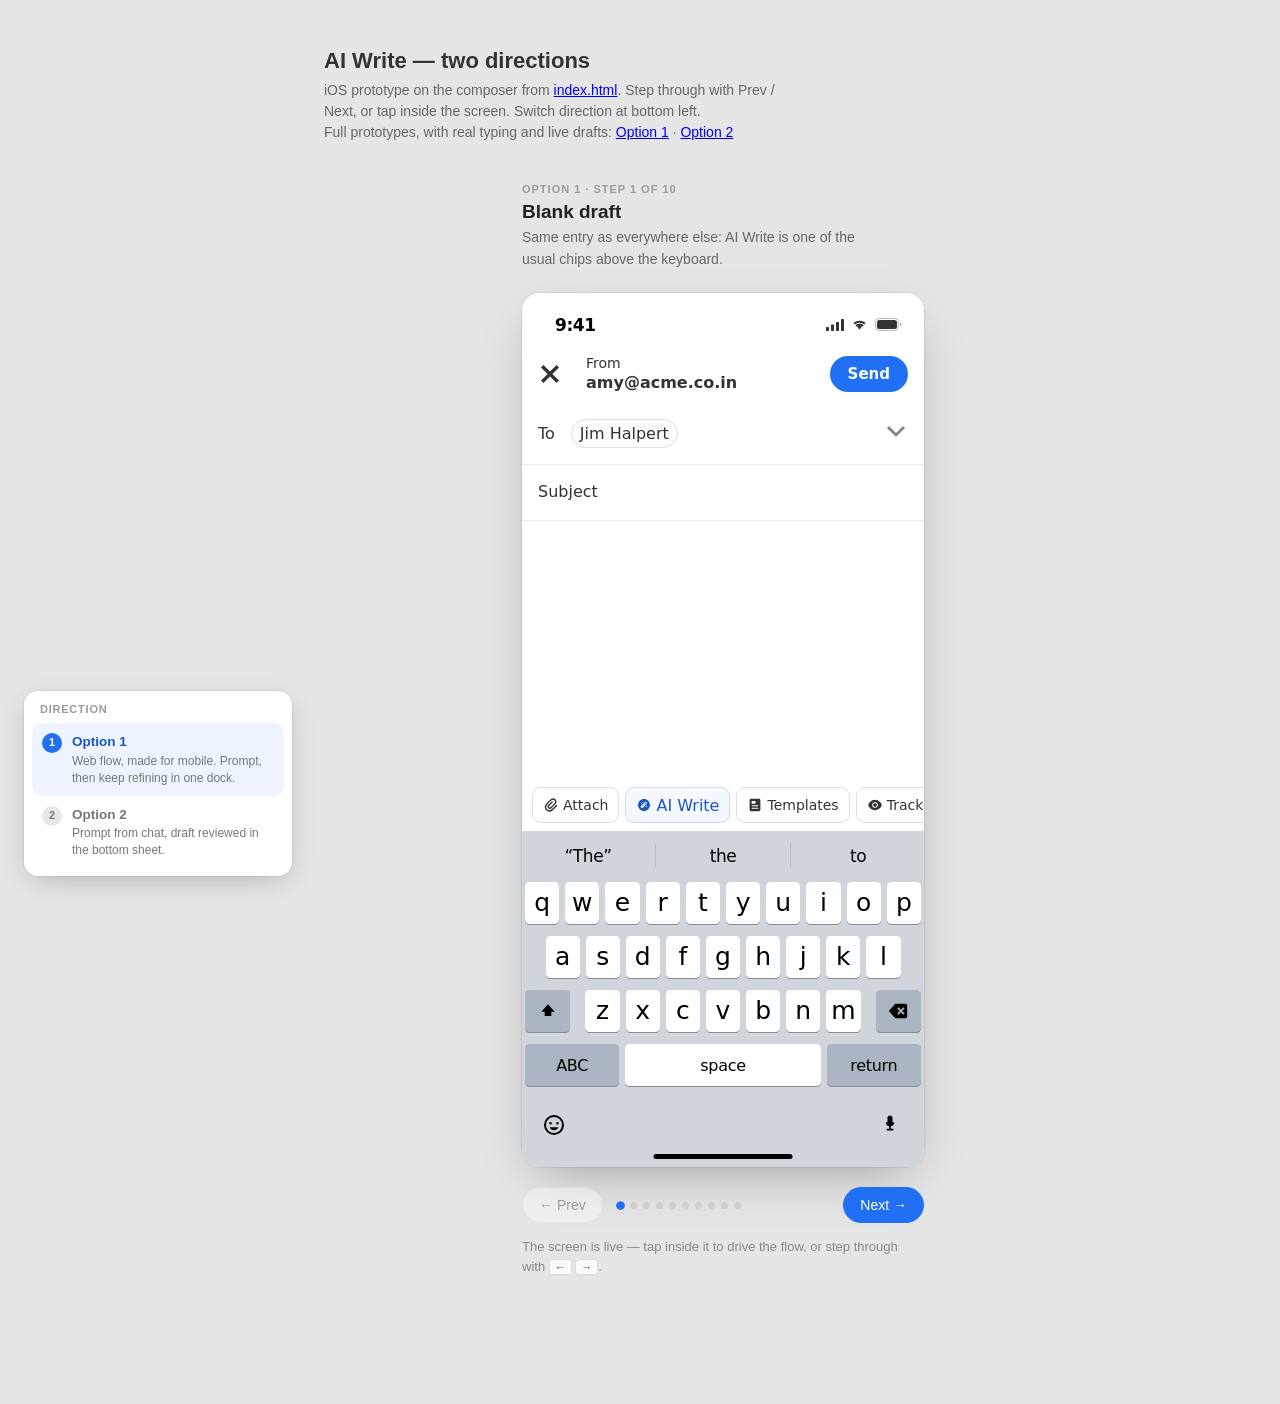
==== commit 97391aca: "Adaptive layout, responsive keyboard, touch selection, better AI responses; rename to Option 1 / Opt" ====
--- a/options.html
+++ b/options.html
@@ -2114,8 +2114,8 @@
     <p>iOS prototype on the composer from <a href="index.html">index.html</a>.
       Step through with Prev / Next, or tap inside the screen. Switch direction at bottom left.<br>
       Full prototypes, with real typing and live drafts:
-      <a href="proto-2-chat.html">1 · Replacing content directly (like web)</a> ·
-      <a href="proto-3-draft-sheet.html">2 · Dedicated bottom sheet</a></p>
+      <a href="proto-2-chat.html">Option 1</a> ·
+      <a href="proto-3-draft-sheet.html">Option 2</a></p>
   </div>
 
   <div id="view"></div>
@@ -2123,9 +2123,9 @@
   <nav class="switcher">
     <h4>Direction</h4>
     <button class="opt on" data-opt="2"><span class="n">1</span>
-      <span><b>Replacing content directly (like web)</b><span>Web flow, made for mobile. Prompt, then keep refining in one dock.</span></span></button>
+      <span><b>Option 1</b><span>Web flow, made for mobile. Prompt, then keep refining in one dock.</span></span></button>
     <button class="opt" data-opt="3"><span class="n">2</span>
-      <span><b>Dedicated bottom sheet</b><span>Prompt from chat, draft reviewed in the bottom sheet.</span></span></button>
+      <span><b>Option 2</b><span>Prompt from chat, draft reviewed in the bottom sheet.</span></span></button>
   </nav>
 
   <script>
@@ -2649,7 +2649,7 @@
       },
       2: {
         key: 'chat',
-        name: 'Replacing content directly (like web)',
+        name: 'Option 1',
         render: o3frame,
         steps: [
           ['c-blank', 'Blank draft', 'Same entry as everywhere else: AI Write is one of the usual chips above the keyboard.'],
@@ -2666,7 +2666,7 @@
       },
       3: {
         key: 'draft-sheet',
-        name: 'Dedicated bottom sheet',
+        name: 'Option 2',
         render: o3sheetFrame,
         steps: [
           ['s-blank', 'Blank draft', 'AI Write starts as one of the usual compose actions.'],
